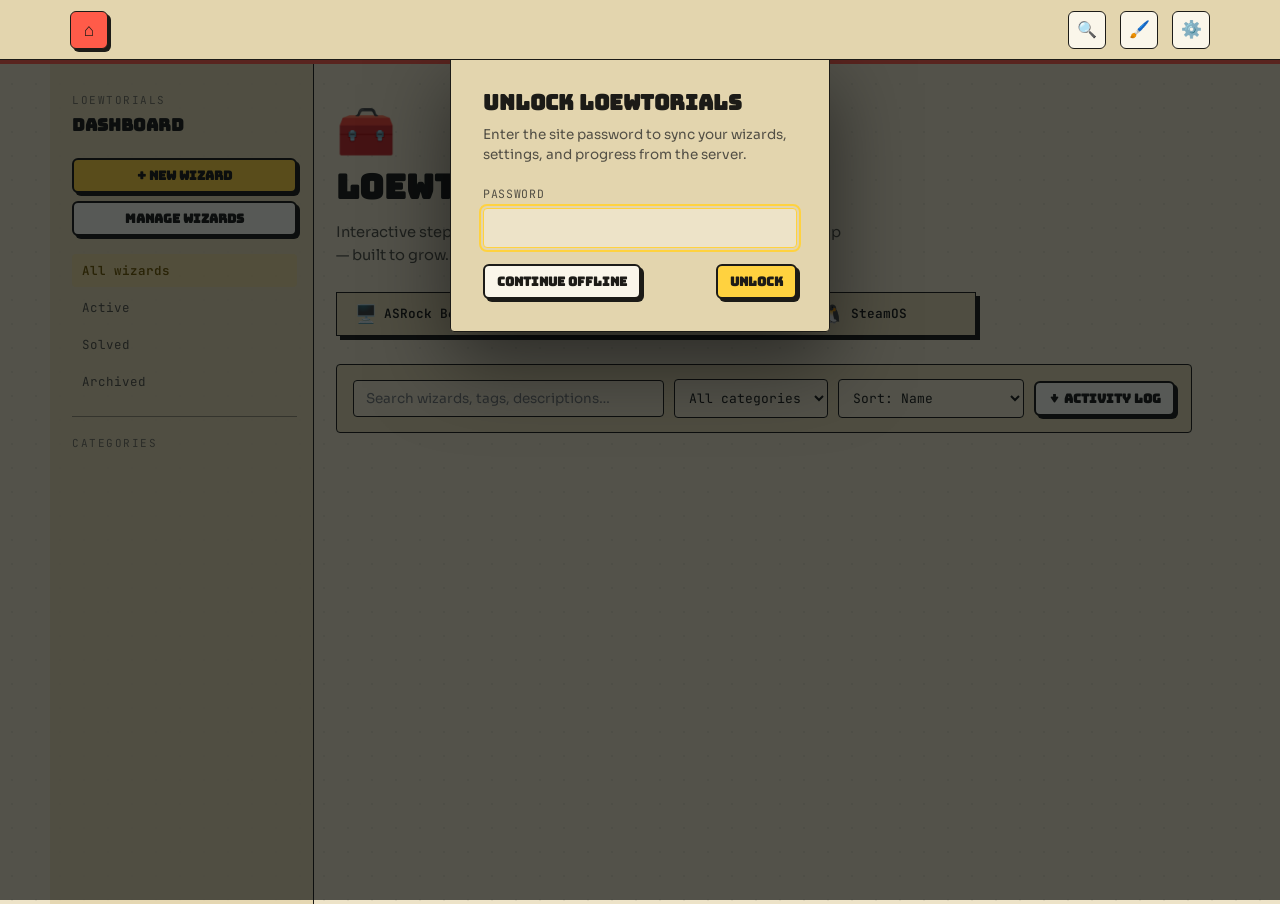
==== index.html @ c57f8a84 "stuff" ====
<!DOCTYPE html>
<html lang="en">
<head>
<meta charset="UTF-8">
<meta name="viewport" content="width=device-width, initial-scale=1.0">
<title>loewtorials</title>
<!-- Toolbox favicon, forced with a cache-busting version query on the
     file-based links so a previously cached/blank favicon (including one
     a browser or the domain cached before this was added) doesn't stick
     around — bump ?v= if the icon ever changes again. The inline SVG
     data URI is listed first and has no URL at all, so it can't be
     served stale from any cache; it's what most modern browsers actually
     use. rel="icon" is repeated with type="image/x-icon" and
     rel="shortcut icon" for older browsers that only recognize those. -->
<link rel="icon" type="image/svg+xml" href="data:image/svg+xml,%3Csvg xmlns='http://www.w3.org/2000/svg' viewBox='0 0 100 100'%3E%3Ctext x='50%25' y='54%25' dominant-baseline='central' text-anchor='middle' font-size='90'%3E%F0%9F%A7%B0%3C/text%3E%3C/svg%3E">
<link rel="icon" type="image/png" href="favicon.png?v=1">
<link rel="icon" type="image/x-icon" href="favicon.ico?v=1">
<link rel="shortcut icon" href="favicon.ico?v=1">
<link rel="apple-touch-icon" href="apple-touch-icon.png?v=1">
<link rel="preconnect" href="https://fonts.googleapis.com">
<link href="https://fonts.googleapis.com/css2?family=Bungee&family=Sora:wght@500;600;700;800&family=JetBrains+Mono:wght@500;600&family=Space+Grotesk:wght@600;700;800&family=Space+Mono:wght@400;700&family=Fraunces:opsz,wght@9..144,600;9..144,900&family=Playfair+Display:wght@700;800;900&family=IBM+Plex+Mono:wght@500;600&family=Work+Sans:wght@500;600&family=Inter:wght@500;600&family=Source+Serif+4:opsz,wght@8..60,500;8..60,600&family=Lora:wght@500;600&display=swap" rel="stylesheet">
<link rel="stylesheet" href="assets/styles.css">
<link rel="stylesheet" href="assets/dashboard.css">
<script src="assets/storage.js"></script>
<script src="assets/theme.js"></script>
<script src="assets/sync.js"></script>
<script>
// Applied before the rest of the page paints, so appearance settings
// (theme/fonts/layout/text-size) don't flash to default first. Full
// logic lives in assets/settings.js, loaded later; this just repeats the
// localStorage read + CSS var writes so it can run this early.
(function(){
  try{
    bootTheme();
    var raw = localStorage.getItem('loewtorials.settings.v1');
    var s = raw ? JSON.parse(raw) : {};
    if (s.layoutWidth) document.documentElement.style.setProperty('--shell-max-width', s.layoutWidth + 'px');
    if (s.sidebarGap) document.documentElement.style.setProperty('--sidebar-gap', s.sidebarGap + 'px');
    if (s.textScale) document.documentElement.style.setProperty('--text-scale', String(s.textScale));
  }catch(e){}
})();
</script>
</head>
<body>

<div id="appHeaderMount"></div>

<div class="rail-backdrop" id="railBackdrop"></div>

<div class="shell-grid dash-shell" id="dashRoot">
  <aside class="rail" id="rail" aria-label="Dashboard navigation">
    <p class="rail-title">loewtorials</p>
    <p class="rail-sub">Dashboard</p>
    <button class="btn btn-primary btn-sm" id="newWizardBtn" style="width:100%; justify-content:center; margin-bottom:8px;">+ New wizard</button>
    <button class="btn btn-ghost btn-sm" id="manageWizardsBtn" style="width:100%; justify-content:center; margin-bottom:18px;">Manage wizards</button>

    <nav class="dash-nav" id="viewTabs">
      <button data-status="all" class="active">All wizards <span class="count" id="countAll"></span></button>
      <button data-status="active">Active <span class="count" id="countActive"></span></button>
      <button data-status="solved">Solved <span class="count" id="countSolved"></span></button>
      <button data-status="archived">Archived <span class="count" id="countArchived"></span></button>
    </nav>

    <div class="rail-divider"></div>
    <p class="rail-title">Categories</p>
    <nav class="dash-nav dash-nav-categories" id="categoryNav"></nav>
  </aside>

  <main class="stage dash-content">
    <div id="appHeroMount"></div>

    <div class="mobile-bar">
      <button class="map-btn" id="openRail">&#9776; Menu</button>
    </div>

    <div class="toolbar">
      <input type="search" id="searchInput" placeholder="Search wizards, tags, descriptions&hellip;">
      <select id="categorySelect"><option value="">All categories</option></select>
      <select id="sortSelect">
        <option value="name">Sort: Name</option>
        <option value="date-desc">Sort: Newest first</option>
        <option value="date-asc">Sort: Oldest first</option>
        <option value="category">Sort: Category</option>
      </select>
      <button class="btn btn-ghost btn-sm" id="downloadLogBtn" title="Download the full activity log across all solved wizards">&darr; Activity log</button>
    </div>

    <div class="wizard-grid" id="wizardGrid"></div>

    <p class="tag" id="hiddenLink" style="display:none; margin-top:20px; cursor:pointer; width:fit-content;"></p>
  </main>
</div>

<!-- ---------------- Manage-wizards modal ---------------- -->
<div class="modal-backdrop hidden" id="manageModal">
  <div class="modal" style="max-width:760px;">
    <button class="modal-close" id="manageModalClose">&times;</button>
    <h2>Manage wizards</h2>
    <p class="hint">Every wizard on this device, including hidden and archived ones — edit, archive, hide, export, or delete from one place.</p>
    <div class="toolbar" style="margin-bottom:16px;">
      <input type="search" id="manageSearchInput" placeholder="Filter by title, category, tag&hellip;">
      <select id="manageStatusSelect">
        <option value="all">All statuses</option>
        <option value="active">Active</option>
        <option value="solved">Solved</option>
        <option value="archived">Archived</option>
        <option value="hidden">Hidden</option>
      </select>
    </div>
    <div id="manageList"></div>
  </div>
</div>

<!-- ---------------- Add-wizard modal ---------------- -->
<div class="modal-backdrop hidden" id="addModal">
  <div class="modal">
    <button class="modal-close" id="addModalClose">&times;</button>
    <h2>Add a new wizard</h2>
    <p class="hint">Wizards live as plain Markdown files. Upload or paste one or more below, or get one written for you first.</p>

    <div class="add-tabs">
      <button class="active" data-pane="paneUpload">Upload / paste .md</button>
      <button data-pane="paneGenerate">Get one written</button>
    </div>

    <div class="add-pane active" id="paneUpload">
      <div class="dropzone" id="dropzone">
        Drag one or more <strong>.md</strong> files here, or click to choose them.
        <input type="file" id="mdFileInput" accept=".md,text/markdown,text/plain" multiple style="display:none">
      </div>
      <div class="divider">or paste one</div>
      <div class="field">
        <textarea id="mdPasteArea" placeholder="Paste your wizard Markdown here&hellip;"></textarea>
      </div>
      <div id="parseResult"></div>
      <div style="text-align:right; margin-top:16px;">
        <button class="btn btn-primary" id="confirmAddBtn" style="display:none;">Review</button>
      </div>
    </div>

    <div class="add-pane" id="paneReview">
      <p class="hint" style="margin-bottom:16px;">Check how each one will show up on the dashboard. This only changes labels, not the wizard's steps or content.</p>
      <div id="reviewList"></div>
      <div style="display:flex; justify-content:space-between; align-items:center; margin-top:8px;">
        <button class="btn btn-ghost" id="reviewBackBtn">&larr; Back</button>
        <button class="btn btn-primary" id="reviewConfirmBtn">Add to dashboard</button>
      </div>
    </div>

    <div class="add-pane" id="paneGenerate">
      <p class="hint" style="margin-bottom:16px;">
        Don't have a wizard file yet? Download the spec that tells Claude exactly how to write one in the right format, then hand it to a fresh Claude conversation along with what you want the wizard to walk through. When you get the .md back, come here and drop it in the other tab.
      </p>
      <div class="spec-actions">
        <button class="btn btn-ghost" id="downloadSpecBtn">&darr; Download wizard-spec.md</button>
        <button class="btn btn-ghost" id="copyPromptBtn">Copy starter prompt</button>
      </div>
      <div class="divider">open Claude</div>
      <div class="spec-actions">
        <button class="btn btn-choice" id="openDesktopBtn">Open in Claude Desktop app</button>
        <a class="btn btn-ghost" href="https://claude.ai/new" target="_blank" rel="noopener">Open claude.ai in browser</a>
      </div>
      <p class="hint" style="margin-top:14px; margin-bottom:0;">
        The desktop button uses Claude's <code>claude://</code> link and only works if the Claude Desktop app is installed on this device. On phone or in a browser, use "Open claude.ai," then attach the downloaded spec and paste the copied prompt yourself — Anthropic disabled prompt-prefilling on the plain web link for security reasons.
      </p>
    </div>
  </div>
</div>

<!-- ---------------- Edit-details modal ---------------- -->
<div class="modal-backdrop hidden" id="editModal">
  <div class="modal">
    <button class="modal-close" id="editModalClose">&times;</button>
    <h2>Edit wizard details</h2>
    <p class="hint">Organize how this wizard shows up on the dashboard. This doesn't change its steps.</p>
    <div class="field">
      <label>Title</label>
      <input type="text" id="editTitleInput" placeholder="Wizard title">
    </div>
    <div class="field">
      <label>Category</label>
      <input type="text" id="editCategory" placeholder="e.g. Storage &amp; Filesystems">
    </div>
    <div class="field">
      <label>Tags (comma separated)</label>
      <input type="text" id="editTags" placeholder="e.g. ntfs, dual-boot, linux">
    </div>
    <div class="field">
      <label>Date</label>
      <input type="date" id="editDate">
    </div>
    <div style="display:flex; justify-content:flex-end; gap:10px;">
      <button class="btn btn-ghost" id="editCancel">Cancel</button>
      <button class="btn btn-primary" id="editSave">Save</button>
    </div>
  </div>
</div>

<div class="toast" id="toast"></div>

<script src="assets/md-parser.js"></script>
<script src="assets/settings.js"></script>
<script src="assets/profile.js"></script>
<script src="assets/completion.js"></script>
<script src="assets/header.js"></script>
<script src="assets/motion.js"></script>
<script src="assets/dashboard.js"></script>
</body>
</html>
---- assets/styles.css ----
/* ==========================================================================
   Theme tokens
   ==========================================================================
   Three independent controls — style (brutal/dopamine), color theme
   (cream/neon-cobalt/greige/mono), mode (light/dark) — combine into 16
   live looks. assets/theme.js resolves the active combination and writes
   the *primitive* tokens below onto :root as inline custom properties
   before first paint; the values here are just the light/cream/brutal
   fallback so the page never has an undefined var if JS hasn't run yet.

   Everything else — muted text, dim tints, focus rings, the unfilled
   rail track, the page's faint background grid — is *derived* from these
   primitives with color-mix(), not stored as its own token. That's the
   whole "few tokens" strategy: a new accent color only ever needs to be
   set in one place (theme.js) and every tinted/muted variant of it
   follows automatically.
   ========================================================================== */
:root{
  /* Motion guide tokens — shared by every transition and keyframe. */
  --motion-instant:100ms;
  --motion-fast:180ms;
  --motion-base:260ms;
  --motion-medium:380ms;
  --motion-slow:500ms;
  --motion-hero:650ms;
  --ease-standard:cubic-bezier(0.32,0.72,0,1);
  --ease-out-soft:cubic-bezier(0.16,1,0.3,1);
  --ease-in-soft:cubic-bezier(0.7,0,0.84,0);
  --ease-snappy:cubic-bezier(0.22,1,0.36,1);

  /* -- primitives (written by theme.js) -- */
  --bg:#EDE3C8; --panel:#E3D5AE; --surf:#FAF6EA; --surft:#1C1B17;
  --border:#1C1B17; --tx:#1C1B17;
  --a1:#FFD23F; --a1t:#1C1B17; --a1-text:#725700; --card-accent-text:#594300;
  --a2:#7FE0E8; --a2t:#1C1B17;
  --a3:#FF5B49; --a3t:#1C1B17;
  --card:#7FE0E8; --cardt:#1C1B17;
  --danger:#B7362A;
  --f-display:'Bungee', sans-serif;
  --f-body:'Sora', sans-serif;
  --f-mono:'JetBrains Mono', ui-monospace, monospace;

  /* -- derived (never written by JS, always computed from the above) --
     Mix ratios bumped from the original 68%/42%/68% — at those weights
     tx-faint measured as low as ~2.3:1 against bg (fails WCAG AA even
     for large text) and, worse, surft-muted measured ~1.3:1 in the
     neon-cobalt theme wherever it ended up on a --panel background
     instead of --surf (e.g. the style/mode/corners toggle). Raising
     the weights is a blanket legibility fix; components that read a
     surf-paired token from a panel-colored container are also fixed
     directly at the call site (see .switch-2 below). */
  --tx-muted: color-mix(in srgb, var(--tx) 74%, var(--bg));
  --tx-faint: color-mix(in srgb, var(--tx) 58%, var(--bg));
  --surft-muted: color-mix(in srgb, var(--surft) 74%, var(--surf));
  --track: color-mix(in srgb, var(--tx) 24%, var(--bg));
  --grid-line: color-mix(in srgb, var(--tx) 6%, transparent);
  --a1-dim: color-mix(in srgb, var(--a1) 20%, transparent);
  --a2-dim: color-mix(in srgb, var(--a2) 20%, transparent);
  --a3-dim: color-mix(in srgb, var(--a3) 20%, transparent);
  --danger-dim: color-mix(in srgb, var(--danger) 16%, transparent);

  /* text scale: applied to the root font-size, so any rem-based font-size
     (all of them, see below) scales together. Overridden inline by
     settings.js from stored settings before first paint. */
  --text-scale: 1;

  /* layout: shell/content width and the gap between the wizard-player
     rail and its stage. Overridden inline by settings.js. Prose inside
     the stage still caps its own line length separately (see wizard.css
     .step-body) so wide screens don't produce unreadable paragraph widths
     even when the shell itself is wide. */
  --shell-max-width: 1180px;
  --sidebar-gap: 22px;

  /* height of the persistent utility bar (assets/header.js) — the rail
     and mobile-bar in wizard.css pin themselves below this. */
  --util-h: 60px;
}

/* -- style-contextual (set once per style, not per theme/mode) --
   Generic chrome (modal, toolbar, inputs, dropzone, notes drawer, etc.)
   just references --radius/--border-w instead of every component
   re-declaring its own. The "hero" components (card, spec bar, badges,
   buttons) use --radius-lg/--radius-chip/--radius-btn instead — bigger
   shapes read better with their own scale rather than sharing the
   generic one.
   --corners (square/rounded, independent of style — see theme.js) is
   layered on after, at equal selector specificity, so it always wins:
   a later same-specificity rule overrides an earlier one for whichever
   properties both set. That's what makes "rounded neo-brutalism" and
   "square dopamine" both reachable without a combinatorial rule set. */
[data-style="brutal"]{ --radius:4px; --border-w:1px; --radius-lg:0px; --radius-chip:3px; --radius-btn:5px; }
[data-style="dopamine"]{ --radius:18px; --border-w:0px; --radius-lg:28px; --radius-chip:999px; --radius-btn:999px; }
[data-corners="square"]{ --radius:4px; --radius-lg:0px; --radius-chip:4px; --radius-btn:6px; }
[data-corners="rounded"]{ --radius:16px; --radius-lg:24px; --radius-chip:999px; --radius-btn:999px; }

*{ box-sizing:border-box; }
html{ font-size: calc(16px * var(--text-scale)); }
html,body{ margin:0; padding:0; }
body{
  /* Default (dot-grid) background. settings.js overrides background-image /
     -size / -repeat / -position via inline style when a different
     background variant is active — kept separate from --bg-image/--bg
     custom properties so JS only ever has to set one thing per variant. */
  background-image:radial-gradient(circle, var(--grid-line) 1px, transparent 1.2px);
  background-size:24px 24px;
  background-color: var(--bg);
  color:var(--tx);
  font-family:var(--f-body);
  min-height:100vh;
  line-height:1.5;
}

@media (prefers-reduced-motion: reduce){
  *, *::before, *::after{
    animation-duration:0.01ms !important;
    animation-iteration-count:1 !important;
    transition-duration:0.01ms !important;
    scroll-behavior:auto !important;
  }
  html.motion-page-snap, body.motion-page-snap{ scroll-snap-type:none; }
}

/* Prevent iOS drag ghosts on cards/chrome without disabling selection
   in prose, code blocks, or form fields. */
.wizard-card, .step-card, .spec-item, .badge, .tag, button, img{
  -webkit-user-drag:none; -webkit-touch-callout:none;
  -webkit-user-select:none; user-select:none;
}
.step-body, pre, input, textarea{ -webkit-user-select:text; user-select:text; }

@keyframes motion-rise{
  from{ opacity:0; translate:0 16px; scale:.985; }
  to{ opacity:1; translate:0 0; scale:1; }
}
@keyframes motion-swap{
  from{ opacity:.35; translate:0 10px; }
  to{ opacity:1; translate:0 0; }
}
@keyframes motion-float{
  0%,100%{ transform:translate3d(0,0,0) rotate(-1deg); }
  50%{ transform:translate3d(0,-3px,0) rotate(1deg); }
}
.motion-reveal{ opacity:0; }
.motion-reveal.motion-visible{
  animation:motion-rise var(--motion-medium) var(--ease-out-soft) both;
  animation-delay:calc(min(var(--motion-order, 0), 9) * 45ms);
}
.motion-swap{ animation:motion-swap var(--motion-base) var(--ease-out-soft) both; }
.motion-paused .app-hero .mark{ animation-play-state:paused; }

/* Native mandatory snap is scoped by motion.js to sectioned reading or
   a true one-column card feed. scroll-padding accounts for sticky chrome. */
html.motion-page-snap, body.motion-page-snap{
  scroll-snap-type:y mandatory;
  scroll-padding-top:calc(var(--util-h) + 12px);
}
.snap-target{
  scroll-snap-align:start;
  scroll-snap-stop:always;
  scroll-margin-top:0;
}
@media (max-width:900px){
  html.motion-page-snap, body.motion-page-snap{ scroll-padding-top:calc(var(--util-h) + 72px); }
}

@view-transition{ navigation:auto; }
::view-transition-old(root){ animation:motion-page-out var(--motion-fast) var(--ease-in-soft) both; }
::view-transition-new(root){ animation:motion-page-in var(--motion-medium) var(--ease-out-soft) both; }
@keyframes motion-page-out{ to{ opacity:0; transform:translate3d(0,-5px,0) scale(.995); } }
@keyframes motion-page-in{ from{ opacity:0; transform:translate3d(0,8px,0) scale(.995); } }

/* ==========================================================================
   Shared shell + sidebar layout — used by both the wizard page (wizard.html,
   class "app") and the dashboard (index.html, class "dash-shell"). The
   sidebar rail is a grid column that starts immediately below the sticky
   utility bar rather than below the hero, so it visually "connects" to the
   top bar; the hero + specs bar (assets/header.js) live inside the content
   column instead of spanning full width above the grid, so the rail runs
   the full page height beside them, not just beside the wizard/dashboard
   content beneath the hero.
   ========================================================================== */
.shell-grid{
  display:grid; grid-template-columns: 264px 1fr; min-height:calc(100vh - var(--util-h));
  max-width: min(var(--shell-max-width), 98vw); margin:0 auto;
}
@media (max-width: 900px){ .shell-grid{ grid-template-columns: 1fr; max-width:none; } }

.rail{
  border-right:1px solid var(--border);
  background: color-mix(in srgb, var(--panel) 85%, transparent);
  padding: 28px 16px 40px 22px;
  position:sticky; top:var(--util-h); align-self:start; height:calc(100vh - var(--util-h));
  overflow-y:auto; overflow-x:hidden; overscroll-behavior:contain; touch-action:pan-y;
}
.rail-title{
  font-family:var(--f-mono); font-size:0.6875rem; letter-spacing:0.14em;
  text-transform:uppercase; color:var(--tx-faint); margin:0 0 4px;
}
.rail-sub{ font-family:var(--f-display); font-size:1.0625rem; font-weight:600; margin:0 0 20px; color:var(--tx); }
.rail-divider{ height:1px; background:var(--border); opacity:0.4; margin:18px 0; }

.stage{
  padding: clamp(20px, 3vw, 44px) clamp(20px, 3vw, 44px) clamp(20px, 3vw, 44px) var(--sidebar-gap);
  max-width:100%; margin:0; width:100%;
}

.mobile-bar{ display:none; }
@media (max-width: 900px){
  .rail{ position:fixed; inset:0 auto 0 0; width:min(320px,86vw); transform:translate3d(-100%,0,0); transition:transform var(--motion-medium) var(--ease-standard); z-index:40; box-shadow:20px 0 40px rgba(0,0,0,0.4); }
  .rail.open{ transform: translateX(0); }
  .rail-backdrop{ display:block; position:fixed; inset:0; background:rgba(4,8,10,0.6); z-index:30; opacity:0; visibility:hidden; pointer-events:none; transition:opacity var(--motion-fast) var(--ease-in-soft), visibility 0s linear var(--motion-fast); }
  .rail-backdrop.open{ opacity:1; visibility:visible; pointer-events:auto; transition:opacity var(--motion-base) var(--ease-out-soft); }
  .mobile-bar{ display:flex; align-items:center; justify-content:space-between; gap:12px; padding:14px 18px; margin: 0 calc(-1 * clamp(20px,3vw,44px)) 18px; border-bottom:1px solid var(--border); background: color-mix(in srgb, var(--panel) 90%, transparent); position:sticky; top:var(--util-h); z-index:20; }
  .mobile-bar .progress{ flex:1; height:6px; border-radius:4px; background:var(--track); overflow:hidden; }
  .mobile-bar .progress > span{ display:block; width:100%; height:100%; background:var(--a1); transform:scaleX(0); transform-origin:left center; transition:transform var(--motion-medium) var(--ease-standard); }
}
.map-btn{ font-family:var(--f-mono); font-size:0.75rem; color:var(--surft); background:var(--surf); border:var(--border-w) solid var(--border); border-radius:var(--radius); padding:7px 12px; cursor:pointer; white-space:nowrap; }
.map-btn:hover{ border-color:var(--a1); }

a{ color:var(--a1-text); text-decoration:none; }
a:hover{ text-decoration:underline; }

:focus-visible{ outline: 2px solid var(--a1); outline-offset: 2px; }

button, input, textarea, select{ font-family:inherit; }

.eyebrow{
  font-family:var(--f-mono); font-size:0.71875rem; letter-spacing:0.14em;
  text-transform:uppercase; color:var(--a1-text); margin:0 0 8px;
}

/* ---------- buttons (shared) ---------- */
.btn{
  font-family:var(--f-display); font-weight:600; font-size:0.875rem;
  border-radius:8px; padding:11px 18px; cursor:pointer; border:1px solid transparent;
  transition:transform var(--motion-fast) var(--ease-snappy), box-shadow var(--motion-fast) var(--ease-out-soft), filter var(--motion-fast) var(--ease-out-soft);
  display:inline-flex; align-items:center; gap:8px;
}
.btn:hover:not([disabled]){ transform:translate3d(0,-2px,0); }
.btn:active:not([disabled]){ transform:translate3d(0,1px,0) scale(.97); filter:saturate(.96); }
.btn-back, .btn-ghost{ background:var(--surf); border-color:var(--border); color:var(--surft); }
.btn-back:hover, .btn-ghost:hover{ color:var(--surft); border-color:var(--a1); }
.btn-primary{ background:var(--a1); color:var(--a1t); }
.btn-primary:hover{ box-shadow:0 0 0 3px var(--a1-dim); }
.btn-choice{ background:var(--a2); color:var(--a2t); }
.btn-choice:hover{ box-shadow:0 0 0 3px var(--a2-dim); }
.btn-danger{ background:transparent; border-color:var(--danger); color:var(--danger); }
.btn-danger:hover{ box-shadow:0 0 0 3px var(--danger-dim); }
.btn-sm{ padding:7px 12px; font-size:0.78125rem; }
.btn[disabled]{ opacity:0.4; cursor:not-allowed; }
/* neo-brutalism: hard border + offset shadow on every button, sharp-ish
   corners. dopamine: no border/shadow, full pill, and the primary
   action moves to a3 (per §4) so it reads as the "loud" choice next to
   the borderless ghost/ambient buttons. */
[data-style="brutal"] .btn{ border:2px solid var(--border); box-shadow:4px 4px 0 var(--border); border-radius:var(--radius-btn); }
[data-style="brutal"] .btn-sm{ box-shadow:3px 3px 0 var(--border); }
[data-style="dopamine"] .btn{ border:none; box-shadow:none; border-radius:var(--radius-btn); }
[data-style="dopamine"] .btn-primary{ background:var(--a3); color:var(--a3t); }
/* Ghost/back buttons used to fill with --panel — indistinguishable from
   a modal, whose own background IS --panel, so every "secondary" button
   inside a modal (Settings, Add wizard, etc.) rendered as bare text with
   no visible button at all. --surf is deliberately a different tone from
   --panel in every theme, but that difference is subtle-to-none on its
   own in several families (cream/greige/mono all sit under 1.5:1), so a
   real border does the actual work of making these read as buttons and
   stay legible even packed tightly next to each other. */
[data-style="dopamine"] .btn-ghost, [data-style="dopamine"] .btn-back{
  background:var(--surf); color:var(--surft); border:1.5px solid var(--border);
}

.icon-btn{
  background:var(--surf); border:var(--border-w) solid var(--border); color:var(--surft);
  border-radius:var(--radius); padding:7px 10px; cursor:pointer; font-family:var(--f-mono); font-size:0.71875rem;
}
.icon-btn, .home-btn, .hsearch-btn, .header-icon-btn, .map-btn, .menu-btn, .modal-close{
  transition:transform var(--motion-fast) var(--ease-snappy), box-shadow var(--motion-fast) var(--ease-out-soft), border-color var(--motion-fast) var(--ease-standard), color var(--motion-fast) var(--ease-standard), opacity var(--motion-fast) var(--ease-standard);
}
.icon-btn:hover, .home-btn:hover, .hsearch-btn:hover, .header-icon-btn:hover, .map-btn:hover, .menu-btn:hover, .modal-close:hover{ transform:translate3d(0,-2px,0); }
.icon-btn:active, .home-btn:active, .hsearch-btn:active, .header-icon-btn:active, .map-btn:active, .menu-btn:active, .modal-close:active{ transform:translate3d(0,1px,0) scale(.94); }
.icon-btn:hover{ color:var(--surft); border-color:var(--a1); }

/* ---------- tags / badges ---------- */
/* badge: the filled, accented pill (status, "detected"/"missing", card
   tags). tag: the quiet neutral chip (plain wizard tags) — never takes
   an accent color, so a card's tag row doesn't turn into a wall of
   color next to its (accented) badges. */
.badge{
  font-family:var(--f-mono); font-size:0.65625rem; letter-spacing:0.04em;
  text-transform:uppercase; padding:3px 9px; white-space:nowrap;
  background:var(--a2); color:var(--a2t); border-radius:var(--radius-chip);
}
.badge-warn{ background:var(--danger); color:#fff; }
.tag{
  font-family:var(--f-mono); font-size:0.65625rem; color:var(--tx-muted);
  background:var(--panel); border:var(--border-w) solid var(--border);
  border-radius:var(--radius-chip); padding:3px 9px; white-space:nowrap;
}
[data-style="brutal"] .badge{ border:2px solid var(--border); }

/* ---------- modal ---------- */
.modal-backdrop{
  position:fixed; inset:0; background:rgba(4,8,10,0.66); z-index:80;
  display:flex; align-items:flex-start; justify-content:center;
  padding:6vh 16px; overflow-y:auto; overflow-x:hidden; overscroll-behavior:contain; touch-action:pan-y;
  opacity:1; visibility:visible; transition:opacity var(--motion-fast) var(--ease-out-soft), visibility 0s linear 0s;
}
.modal-backdrop.hidden{ display:flex; opacity:0; visibility:hidden; pointer-events:none; transition:opacity var(--motion-fast) var(--ease-in-soft), visibility 0s linear var(--motion-fast); }
.modal{
  background:var(--panel); border:var(--border-w) solid var(--border); border-radius:var(--radius);
  max-width:640px; width:100%; padding: clamp(20px,3vw,32px);
  box-shadow: 0 30px 80px rgba(0,0,0,0.5);
  opacity:1; transform:translate3d(0,0,0) scale(1);
  transition:transform var(--motion-medium) var(--ease-standard), opacity var(--motion-fast) var(--ease-out-soft);
}
.modal-backdrop.hidden .modal{ opacity:0; transform:translate3d(0,18px,0) scale(.97); }
.modal h2{ font-family:var(--f-display); margin:0 0 6px; font-size:1.3125rem; }
.modal p.hint{ color:var(--tx-muted); font-size:0.84375rem; margin:0 0 20px; }
.modal-close{
  float:right; background:none; border:none; color:var(--tx-faint); font-size:1.25rem; cursor:pointer;
  line-height:1;
}
.modal-close:hover{ color:var(--tx); }

.field{ margin-bottom:16px; }
.field label{
  display:block; font-family:var(--f-mono); font-size:0.71875rem; color:var(--tx-muted);
  text-transform:uppercase; letter-spacing:0.06em; margin-bottom:6px;
}
.field input[type=text], .field input[type=date], .field input[type=password], .field textarea, .field select{
  width:100%; background:var(--bg); border:var(--border-w) solid var(--border); border-radius:var(--radius);
  color:var(--tx); padding:10px 12px; font-size:0.875rem;
}
.field textarea{ min-height:160px; font-family:var(--f-mono); font-size:0.78125rem; resize:vertical; }
.field input:focus, .field textarea:focus, .field select:focus{ border-color:var(--a1); }

/* Shared by settings.js (Layout & data modal's Containerfile/Sync/Backup
   rows) and profile.js (spec preview) — both load on the dashboard AND
   the wizard page, so these live here rather than in dashboard.css. */
.spec-actions{ display:flex; gap:12px; flex-wrap:wrap; }
.spec-actions .btn{ flex:1; min-width:150px; justify-content:center; }

.parse-errors{
  border:1px dashed var(--danger); background: var(--danger-dim); color:var(--tx);
  border-radius:8px; padding:10px 12px; font-size:0.78125rem; margin-top:10px; max-height:160px; overflow-y:auto;
}
.parse-errors ul{ margin:4px 0 0; padding-left:18px; }

.preview-box{
  border:1px solid var(--a1); background: var(--a1-dim); border-radius:8px;
  padding:12px 14px; margin-top:10px; font-size:0.8125rem; color:var(--tx);
}
.preview-box strong{ color:var(--a1-text); }

/* ---------- mark-solved review (assets/completion.js) ---------- */
.review-import-row{
  display:flex; align-items:center; gap:10px; flex-wrap:wrap;
  border:1px dashed var(--border); border-radius:10px; padding:10px 14px; margin-bottom:18px;
}
.review-import-row p{ margin:0; font-size:0.78125rem; color:var(--tx-muted); flex:1 1 200px; }
.review-import-status{ font-size:0.75rem; color:var(--a1-text); }
.review-step{
  border:1px solid var(--border); border-radius:10px; background:var(--bg);
  padding:12px 14px; margin-bottom:10px;
}
.review-step-head{ display:flex; justify-content:space-between; align-items:flex-start; gap:10px; margin-bottom:8px; }
.review-step-kind{
  font-family:var(--f-mono); font-size:0.65625rem; text-transform:uppercase; letter-spacing:0.06em;
  color:var(--tx-faint); margin:0 0 2px;
}
.review-step-title{ font-weight:600; font-size:0.90625rem; margin:0; }
.review-step-meta{ font-size:0.78125rem; color:var(--tx-muted); margin:0 0 8px; }
.review-checklist-mini{ list-style:none; margin:0 0 10px; padding:0; display:flex; flex-direction:column; gap:3px; }
.review-checklist-mini li{ font-size:0.8125rem; color:var(--tx-muted); display:flex; gap:7px; align-items:flex-start; }
.review-checklist-mini li.checked{ color:var(--tx); }
.review-checklist-mini .mark{ flex:none; font-family:var(--f-mono); }
.review-checklist-mini li.checked .mark{ color:var(--a1-text); }
.status-row{ display:flex; gap:7px; flex-wrap:wrap; }
.status-btn{
  font-family:var(--f-mono); font-size:0.71875rem; padding:6px 11px; border-radius:999px;
  border:1px solid var(--border); background:var(--surf); color:var(--surft-muted);
  cursor:pointer; transition:transform var(--motion-fast) var(--ease-snappy), color var(--motion-instant) var(--ease-standard), background-color var(--motion-instant) var(--ease-standard), border-color var(--motion-instant) var(--ease-standard); white-space:nowrap;
}
.status-btn:active{ transform:scale(.96); }
.status-btn:hover{ color:var(--surft); }
.status-btn.active[data-status="fine"], .status-btn.active[data-choice-ok="1"], .status-btn.active[data-overall="yes"]{
  border-color:var(--a1); color:var(--a1); background:var(--a1-dim);
}
.status-btn.active[data-status="different"], .status-btn.active[data-overall="tweaks"]{
  border-color:var(--a2); color:var(--a2); background:var(--a2-dim);
}
.status-btn.active[data-status="issue"], .status-btn.active[data-choice-ok="0"], .status-btn.active[data-overall="no"]{
  border-color:var(--danger); color:var(--danger); background:var(--danger-dim);
}
.status-btn.active[data-status="skipped"]{
  border-color:var(--tx-faint); color:var(--tx); background:var(--bg);
}
.review-note-field{ margin-top:8px; }
.review-note-field textarea{
  width:100%; min-height:44px; background:var(--bg); border:1px solid var(--border); border-radius:8px;
  color:var(--tx); padding:8px 10px; font-size:0.8125rem; font-family:var(--f-body); resize:vertical;
}
.review-overall{ border-top:1px solid var(--border); margin-top:4px; padding-top:16px; }
.review-overall > label{
  display:block; font-family:var(--f-mono); font-size:0.71875rem; color:var(--tx-muted);
  text-transform:uppercase; letter-spacing:0.06em; margin-bottom:8px;
}
.review-notes-toggle{ background:none; border:none; color:var(--tx-faint); font-size:0.78125rem; cursor:pointer; padding:6px 0; text-decoration:underline; }
.review-notes-toggle:hover{ color:var(--tx-muted); }

.dropzone{
  border:1.5px dashed var(--border); border-radius:10px; padding:22px; text-align:center;
  color:var(--tx-muted); font-size:0.84375rem; cursor:pointer; transition:border-color var(--motion-fast) var(--ease-standard), color var(--motion-fast) var(--ease-standard), transform var(--motion-fast) var(--ease-snappy);
}
.dropzone:hover{ transform:translate3d(0,-2px,0); }
.dropzone:hover, .dropzone.drag{ border-color:var(--a1); color:var(--tx); }
.dropzone strong{ color:var(--a1-text); }

.divider{
  display:flex; align-items:center; gap:12px; color:var(--tx-faint);
  font-family:var(--f-mono); font-size:0.6875rem; text-transform:uppercase; letter-spacing:0.08em;
  margin: 22px 0;
}
.divider::before, .divider::after{ content:""; flex:1; height:1px; background:var(--border); }

.toast{
  position:fixed; bottom:22px; left:50%; transform:translateX(-50%) translateY(20px);
  background:var(--surf); border:1px solid var(--a1-dim); color:var(--surft);
  padding:11px 18px; border-radius:8px; font-size:0.84375rem; z-index:120;
  opacity:0; pointer-events:none; transition:opacity var(--motion-fast) var(--ease-in-soft), transform var(--motion-fast) var(--ease-in-soft);
}
.toast.show{ opacity:1; transform:translateX(-50%) translateY(0); transition-timing-function:var(--ease-out-soft); }
.toast.error{ border-color: var(--danger); }

/* ==========================================================================
   Persistent app header (assets/header.js) — shared between index.html
   and wizard.html. Sticky utility bar always visible; the hero (big
   mark/title/tagline) and the specs bar sit below it in normal flow and
   disappear instantly on scroll (no transition — see header.js) while a
   compact mark + icon-only specs row appear in the utility bar instead.

   #appHeaderMount and .app-header are both `display:contents`: a sticky
   element can't move outside the box of its containing block (its
   nearest normal-flow block ancestor), and both of those wrapper divs
   only ever grow to fit the ~64px header — so with normal display,
   .utility ran out of room to stick after ~4px of scroll and got
   dragged off with the rest of the page. `display:contents` removes
   both wrappers from box generation entirely, so .utility's containing
   block becomes <body>, which spans the full scrollable page and lets
   it actually stay stuck. Neither wrapper carries its own visible
   styling (no background/border), and nothing inside them needs them
   as an offset parent (the search box and theme popover each set their
   own `position:relative` anchor) — so this is safe. */
#appHeaderMount{ display:contents; }
.app-header{ display:contents; }
.utility{
  position:sticky; top:0; z-index:100; height:var(--util-h);
  background:var(--panel); border-bottom:var(--border-w) solid var(--border);
}
[data-style="dopamine"] .utility{ border-bottom:none; }
/* Inner content is width-capped to the same --shell-max-width as the
   sidebar+content grid below, so the topbar's icons line up with the
   grid instead of spanning the full viewport while the content beneath
   it is narrower. The background/border on .utility itself stays full
   bleed. */
.utility-inner{
  max-width: min(var(--shell-max-width), 98vw); margin:0 auto; height:100%;
  padding:0 20px; display:flex; align-items:center; gap:14px;
}

.home-btn{
  flex:none; width:38px; height:38px; border-radius:var(--radius-btn); border:var(--border-w) solid var(--border);
  background:var(--a3); color:var(--a3t); display:flex; align-items:center; justify-content:center; cursor:pointer; font-size:1.1rem;
}
[data-style="brutal"] .home-btn{ box-shadow:3px 3px 0 var(--border); }
[data-style="dopamine"] .home-btn{ border:none; box-shadow:none; }

/* mini brand + mini specs: no background, ever — this is the "keep the
   mark visible at all costs" piece. Instant show/hide, no transition. */
.mini-brand{ display:none; align-items:center; gap:8px; }
.mini-brand .mark{ font-size:1.3rem; line-height:1; }
.mini-brand .word{ font-family:var(--f-display); font-size:0.95rem; white-space:nowrap; }
.mini-specs{ display:none; align-items:center; gap:9px; font-size:1rem; }
body.scrolled .mini-brand, body.scrolled .mini-specs{ display:flex; }

.header-spacer{ flex:1 1 auto; }

/* search: icon by default, grows into a pill with a dropdown.
   .hsearch gets an explicit width/height (matching the icon button) so it
   never collapses to a zero-size anchor once the icon button is hidden on
   open (display:none) — its absolutely-positioned children don't
   contribute to its box size, so without a fixed size here the whole
   anchor shrinks to nothing and .hsearch-box/.hsearch-drop, positioned
   relative to it, end up mispositioned and appear to "jump out" of the
   header. */
.hsearch{ position:relative; flex:none; width:38px; height:38px; }
.hsearch-btn{
  width:38px; height:38px; border-radius:var(--radius-btn); border:var(--border-w) solid var(--border); background:var(--surf); color:var(--surft);
  display:flex; align-items:center; justify-content:center; cursor:pointer; font-size:1rem;
}
[data-style="dopamine"] .hsearch-btn{ border:none; }
.hsearch-box{
  display:flex; position:absolute; right:0; top:0; height:38px; width:280px; overflow:hidden;
  background:var(--surf); border:var(--border-w) solid var(--border); border-radius:var(--radius-btn); align-items:center;
  opacity:0; visibility:hidden; pointer-events:none; transform:translate3d(8px,0,0) scaleX(.94); transform-origin:right center;
  transition:transform var(--motion-base) var(--ease-standard), opacity var(--motion-fast) var(--ease-out-soft), visibility 0s linear var(--motion-fast);
}
[data-style="dopamine"] .hsearch-box{ border:none; }
.hsearch.open .hsearch-box{ opacity:1; visibility:visible; pointer-events:auto; transform:translate3d(0,0,0) scaleX(1); transition-delay:0s; }
.hsearch.open .hsearch-btn{ opacity:0; visibility:hidden; transform:scale(.82); }
.hsearch-box input{
  width:100%; height:100%; border:none; background:transparent; color:var(--surft); font-family:var(--f-mono); font-size:0.8rem;
  padding:0 12px; outline:none;
}
.hsearch-close{ background:none; border:none; color:var(--surft-muted); cursor:pointer; padding:0 10px; font-size:1rem; }
.hsearch-drop{
  display:block; position:absolute; top:44px; right:0; width:280px; background:var(--surf); border:var(--border-w) solid var(--border);
  border-radius:var(--radius); padding:6px; max-height:260px; overflow-y:auto; overflow-x:hidden; overscroll-behavior:contain; z-index:10;
  opacity:0; visibility:hidden; pointer-events:none; transform:translate3d(0,-8px,0) scale(.98); transform-origin:top right;
  transition:transform var(--motion-base) var(--ease-standard), opacity var(--motion-fast) var(--ease-out-soft), visibility 0s linear var(--motion-fast);
}
[data-style="brutal"] .hsearch-drop{ box-shadow:5px 5px 0 var(--border); }
[data-style="dopamine"] .hsearch-drop{ border:none; box-shadow:0 14px 30px rgba(0,0,0,0.25); }
.hsearch.open .hsearch-drop{ opacity:1; visibility:visible; pointer-events:auto; transform:translate3d(0,0,0) scale(1); transition-delay:0s; }
.hsearch-item{ padding:8px 10px; border-radius:6px; font-size:0.78rem; cursor:pointer; color:var(--surft-muted); }
.hsearch-item:hover, .hsearch-item.match{ background:var(--a3-dim); color:var(--surft); }
.hsearch-empty{ padding:8px 10px; font-size:0.75rem; color:var(--surft-muted); }

.header-icon-btn{
  flex:none; width:38px; height:38px; border-radius:var(--radius-btn); border:var(--border-w) solid var(--border);
  background:var(--surf); color:var(--surft); display:flex; align-items:center; justify-content:center; cursor:pointer; font-size:1.05rem;
}
[data-style="dopamine"] .header-icon-btn{ border:none; }

/* the big hero — now rendered inside the sidebar+content grid's content
   column (mounted at #appHeroMount, see header.js) instead of full-width
   above it, so the sidebar sits to its left instead of only appearing
   below it. Hidden (not shrunk/animated) on scroll, never gets a bg box
   on its emoji, per "at all costs" — a compact mark + specs take over in
   the persistent utility bar instead (.mini-brand/.mini-specs below), so
   it's still visible and reachable once scrolled, just smaller. */
.app-hero{ padding:6px 0 26px; max-width:640px; margin:0; text-align:left; overflow-anchor:none; }
body.scrolled .app-hero{ display:none; }
.app-hero .mark{ font-size:3rem; line-height:1; margin:0 0 6px; }
.motion-ready .app-hero .mark{ animation:motion-float 5.5s ease-in-out infinite; }
.motion-ready .app-hero h1{ animation:motion-rise var(--motion-hero) var(--ease-out-soft) both; }
.motion-ready .app-hero .tagline{ animation:motion-rise var(--motion-hero) var(--ease-out-soft) 70ms both; }
.app-hero h1{ font-family:var(--f-display); font-size:2.1rem; margin:0 0 8px; }
.app-hero .tagline{ font-size:0.92rem; color:var(--tx-muted); margin:0; max-width:520px; line-height:1.55; }

/* specs bar: its own surface, so it carries its own text-color pairing
   rather than borrowing --tx-muted from the hero above it.
   Neo-brutalism: one bordered bar, using --panel — deliberately NOT the
   same fill as .wizard-card/.step-card (--surf), so the spec bar reads
   as distinct chrome rather than another content card.
   Dopamine: each spec is its own pill, using --card/--cardt — the same
   themed, mode-aware, hand-tuned-for-contrast pairing the dopamine
   wizard/step cards already use, so the pills recolor with the rest of
   the theme instead of staying a fixed near-black chip regardless of
   which of the 4 themes or 2 modes is active. */
.specs-bar-wrap{ max-width:640px; margin:0; padding:0 0 28px; overflow-anchor:none; }
body.scrolled .specs-bar-wrap{ display:none; }
.specs-bar{ display:flex; flex-wrap:wrap; gap:8px 20px; align-items:center; font-family:var(--f-mono); font-size:0.8rem; }
.spec-item{ display:flex; align-items:center; gap:7px; white-space:nowrap; }
.spec-icon{ font-size:1.1rem; line-height:1; }
.spec-item b{ font-weight:600; }
[data-style="brutal"] .specs-bar{
  background:var(--panel); color:var(--tx); border:var(--border-w) solid var(--border); border-radius:var(--radius-lg);
  padding:11px 18px; box-shadow:4px 4px 0 var(--border);
}
[data-style="dopamine"] .spec-item{ background:var(--card); color:var(--cardt); border-radius:999px; padding:7px 14px; }

.a3-stripe{ height:4px; background:var(--a3); }

/* ---------- theme popover (paintbrush icon) ---------- */
.theme-pop-anchor{ position:relative; }
.theme-pop{
  display:block; position:absolute; top:46px; right:0; width:300px; max-height:76vh; overflow-y:auto; overflow-x:hidden; overscroll-behavior:contain; touch-action:pan-y;
  background:var(--surf); color:var(--surft); border:var(--border-w) solid var(--border); border-radius:var(--radius);
  padding:16px; z-index:60; opacity:0; visibility:hidden; pointer-events:none; transform:translate3d(0,-8px,0) scale(.97); transform-origin:top right;
  transition:transform var(--motion-base) var(--ease-standard), opacity var(--motion-fast) var(--ease-out-soft), visibility 0s linear var(--motion-fast);
}
[data-style="brutal"] .theme-pop{ box-shadow:6px 6px 0 var(--border); }
[data-style="dopamine"] .theme-pop{ border:none; box-shadow:0 16px 34px rgba(0,0,0,0.28); }
.theme-pop-anchor.open .theme-pop{ opacity:1; visibility:visible; pointer-events:auto; transform:translate3d(0,0,0) scale(1); transition-delay:0s; }
.theme-pop h5{ margin:14px 0 8px; font-family:var(--f-mono); font-size:0.65rem; text-transform:uppercase; letter-spacing:.05em; color:var(--surft-muted); }
.theme-pop h5:first-child{ margin-top:0; }

/* generic 2-option switch: style (Neo/Dopamine), mode (Light/Dark),
   corners (Square/Rounded) all reuse this — a single pill, two labeled
   halves, the active half filled. Sits directly on --panel, so its
   text must be a panel-paired token (--tx-*) — using a surf-paired one
   here (as before) went nearly invisible in themes where surf and
   panel are far apart in hue, like neon-cobalt. */
.switch-2{ display:flex; background:var(--panel); border-radius:999px; padding:3px; gap:3px; }
.switch-2 button{
  flex:1; background:none; border:none; border-radius:999px; padding:7px 10px; cursor:pointer;
  font-family:var(--f-mono); font-size:0.7rem; color:var(--tx-muted);
  transition:transform var(--motion-fast) var(--ease-snappy), background-color var(--motion-fast) var(--ease-standard), color var(--motion-fast) var(--ease-standard);
}
.switch-2 button:active{ transform:scale(.96); }
.switch-2 button:hover{ color:var(--tx); }
.switch-2 button.on{ background:var(--a1); color:var(--a1t); }
.switch-2 button.on:hover{ color:var(--a1t); }

/* circular theme swatches — one ring per palette, showing its own
   a1/a2/a3 as simple 45deg diagonal stripes behind a plain border,
   rather than a pie-sliced conic-gradient. */
.theme-swatches{ display:flex; gap:10px; }
.theme-swatch{
  width:34px; height:34px; border-radius:50%; border:2px solid var(--border); cursor:pointer; padding:0;
  background: repeating-linear-gradient(45deg,
    var(--sw-a1) 0 8px,
    var(--sw-a2) 8px 16px,
    var(--sw-a3) 16px 24px);
  transition:transform var(--motion-fast) var(--ease-snappy), box-shadow var(--motion-fast) var(--ease-standard);
}
.theme-swatch:hover{ transform:translate3d(0,-2px,0) scale(1.04); }
.theme-swatch:active{ transform:scale(.92); }
.theme-swatch.on{ border-color:var(--a1); box-shadow:0 0 0 2px var(--a1-dim); }

.customize-grid{ display:flex; flex-direction:column; gap:6px; }
.swatch-row{ display:flex; align-items:center; gap:6px; font-family:var(--f-mono); font-size:0.66rem; color:var(--surft-muted); }
.swatch-row .swatch-label{ flex:1; }
.swatch-presets{ display:flex; gap:3px; }
.preset-dot{ width:16px; height:16px; border-radius:50%; border:1px solid var(--border); cursor:pointer; padding:0; }
.swatch-custom-btn{
  width:22px; height:22px; border-radius:5px; border:1px solid var(--border); background:none; cursor:pointer;
  font-size:0.7rem; display:flex; align-items:center; justify-content:center; color:var(--surft-muted);
}
.swatch-warn{ font-size:0.6rem; color:var(--danger); white-space:nowrap; }

.font-override-row{ margin-bottom:8px; }
.font-override-row label{ display:block; font-family:var(--f-mono); font-size:0.62rem; text-transform:uppercase; letter-spacing:.04em; color:var(--surft-muted); margin-bottom:4px; }
.font-override-row select{
  width:100%; background:var(--panel); border:var(--border-w) solid var(--border); border-radius:var(--radius);
  color:var(--tx); padding:7px 9px; font-size:0.75rem;
}
---- assets/dashboard.css ----
/* The dashboard now uses the shared .shell-grid + .rail sidebar system
   (styles.css) instead of a single centered .shell column — .dash-content
   just adds a bottom pad on top of the shared .stage padding. */
.dash-content{ padding-bottom:80px; }

/* sidebar nav: status filters (All/Active/Solved/Archived) and, further
   down, the categories shortcut list — both reuse this same vertical
   button-list look. */
.dash-nav{ display:flex; flex-direction:column; gap:4px; margin-bottom:6px; }
.dash-nav button{
  background:transparent; border:none; color:var(--tx-muted); text-align:left;
  padding:8px 10px; border-radius:var(--radius); cursor:pointer; font-family:var(--f-mono); font-size:0.78125rem;
  display:flex; align-items:center; justify-content:space-between; gap:8px;
  transition:transform var(--motion-fast) var(--ease-snappy), background-color var(--motion-fast) var(--ease-standard), color var(--motion-fast) var(--ease-standard);
}
.dash-nav button:active{ transform:scale(.97); }
.dash-nav button:hover{ background: color-mix(in srgb, var(--a1) 10%, transparent); color:var(--tx); }
.dash-nav button.active{ color:var(--a1-text); background:var(--a1-dim); font-weight:600; }
.dash-nav button .count{ color:var(--tx-faint); }
.dash-nav button.active .count{ color:var(--a1-text); }
.dash-nav-categories button{ font-size:0.75rem; }
.dash-nav-categories:empty{ display:none; }

.status-badge{
  font-family:var(--f-mono); font-size:0.63rem; letter-spacing:0.04em; text-transform:uppercase;
  padding:2px 8px; border-radius:999px; white-space:nowrap;
}
.status-badge.solved{ border:1px solid var(--a1); color:var(--a1t); background:var(--a1); }
/* archived gets its own explicit panel/tx pairing (not transparent) —
   it sits on .wizard-card, whose own background swaps between --surf
   and --card depending on style, so it can't safely borrow whatever
   text color happens to be "current" the way solved's self-contained
   a1/a1t fill can. */
.status-badge.archived{ border:1px solid var(--border); color:var(--tx-faint); background:var(--panel); }
.status-badge.hidden-badge{ border:1px dashed var(--tx-faint); color:var(--tx-faint); background:transparent; }

.toolbar{
  display:flex; gap:10px; flex-wrap:wrap; align-items:center;
  background:var(--panel); border:var(--border-w) solid var(--border); border-radius:var(--radius);
  padding:14px 16px; margin-bottom:26px;
}
.toolbar input[type=search]{
  flex:1; min-width:180px; background:var(--bg); border:var(--border-w) solid var(--border); border-radius:var(--radius);
  color:var(--tx); padding:9px 12px; font-size:0.84375rem;
}
.toolbar select{
  background:var(--bg); border:var(--border-w) solid var(--border); border-radius:var(--radius); color:var(--tx);
  padding:9px 10px; font-size:0.8125rem; font-family:var(--f-mono);
}
.toolbar input:focus, .toolbar select:focus{ border-color:var(--a1); }
.toolbar .spacer{ flex:1; }

.wizard-grid{
  display:grid; grid-template-columns: repeat(auto-fill, minmax(280px, 1fr)); gap:16px;
}

/* .wizard-card is the "card" from §4. Its own text (title, sub, desc,
   date) always follows whichever safe-text variable pairs with its
   *current* background — --surft in brutal, --cardt in dopamine — never
   a fixed --tx-muted, since the fill itself changes completely between
   styles (quiet neutral surf vs a bold card color). */
.wizard-card{
  background:var(--panel); border:var(--border-w) solid var(--border); border-radius:var(--radius);
  padding:20px; display:flex; flex-direction:column; gap:10px; position:relative;
  transition:border-color var(--motion-fast) var(--ease-standard), transform var(--motion-base) var(--ease-snappy), box-shadow var(--motion-base) var(--ease-out-soft), filter var(--motion-fast) var(--ease-standard);
  touch-action:pan-y;
}
@media (hover:hover) and (pointer:fine){
  .wizard-card:hover{ border-color:var(--a1); transform:translate3d(0,-4px,0) scale(1.01); }
  [data-style="brutal"] .wizard-card:hover{ box-shadow:10px 10px 0 var(--border); }
  [data-style="dopamine"] .wizard-card:hover{ box-shadow:0 14px 32px color-mix(in srgb, var(--border) 18%, transparent); }
}
.wizard-card.is-pressed{ transform:translate3d(0,-1px,0) scale(.97); filter:saturate(.94); }
.wizard-card.is-opening{ view-transition-name:wizard-card; }
.wizard-card .card-top{ display:flex; justify-content:space-between; align-items:flex-start; gap:8px; }
.wizard-card h3{ font-family:var(--f-display); font-size:1.0625rem; margin:2px 0 0; line-height:1.3; }
.wizard-card .card-sub{ color:var(--tx-muted); font-size:0.8125rem; margin:0; }
.wizard-card .card-desc{ color:var(--tx-muted); font-size:0.8125rem; margin:2px 0 0; line-height:1.5; flex:1; }
.wizard-card .tag-row{ display:flex; gap:6px; flex-wrap:wrap; }
.wizard-card .card-bottom{ display:flex; justify-content:space-between; align-items:center; gap:8px; margin-top:6px; }
.wizard-card .card-date{ font-family:var(--f-mono); font-size:0.6875rem; color:var(--tx-faint); }

[data-style="brutal"] .wizard-card{
  background:var(--surf); color:var(--surft); border:3px solid var(--border); box-shadow:7px 7px 0 var(--border); border-radius:0;
}
[data-style="brutal"] .wizard-card .card-sub,
[data-style="brutal"] .wizard-card .card-desc{ color:var(--surft-muted); }
[data-style="brutal"] .wizard-card .card-date{ color:var(--surft-muted); }
[data-style="dopamine"] .wizard-card{
  background:var(--card); color:var(--cardt); border:none; box-shadow:none; border-radius:28px;
}
[data-style="dopamine"] .wizard-card .card-sub,
[data-style="dopamine"] .wizard-card .card-desc,
[data-style="dopamine"] .wizard-card .card-date{ color:var(--cardt); opacity:0.72; }

.menu-btn{ background:none; border:none; color:var(--tx-faint); cursor:pointer; font-size:1.125rem; padding:2px 6px; border-radius:6px; line-height:1; }
.menu-btn:hover{ color:var(--tx); background:var(--panel); }
/* the dropdown menu is its own panel/tx-paired surface — deliberately
   not --surf/--surft, so it reads correctly regardless of which style's
   .wizard-card it's anchored to. */
.card-menu{
  position:absolute; top:44px; right:14px; background:var(--panel); border:var(--border-w) solid var(--border);
  border-radius:var(--radius); padding:6px; display:flex; flex-direction:column; min-width:170px; z-index:10;
  box-shadow: 0 12px 30px rgba(0,0,0,0.4);
  opacity:0; visibility:hidden; pointer-events:none; transform:translate3d(0,-7px,0) scale(.97); transform-origin:top right;
  transition:transform var(--motion-base) var(--ease-standard), opacity var(--motion-fast) var(--ease-out-soft), visibility 0s linear var(--motion-fast);
}
.card-menu.open{ opacity:1; visibility:visible; pointer-events:auto; transform:translate3d(0,0,0) scale(1); transition-delay:0s; }
.card-menu button{
  background:none; border:none; color:var(--tx-muted); text-align:left; padding:8px 10px; border-radius:6px;
  cursor:pointer; font-size:0.8125rem; font-family:var(--f-body);
}
.card-menu button:hover{ background:var(--bg); color:var(--tx); }
.card-menu button.danger:hover{ color:var(--danger); }

.empty-state{
  text-align:center; padding: 60px 20px; color:var(--tx-muted); border:1px dashed var(--border);
  border-radius:var(--radius); font-size:0.875rem;
}

.add-tabs{ display:flex; gap:8px; margin-bottom:18px; }
.add-tabs button{
  flex:1; background:var(--bg); border:var(--border-w) solid var(--border); color:var(--tx-muted);
  padding:9px; border-radius:var(--radius); cursor:pointer; font-family:var(--f-mono); font-size:0.75rem;
}
.add-tabs button.active{ border-color:var(--a1); color:var(--a1-text); }

.add-pane{ display:none; }
.add-pane.active{ display:block; }

/* .spec-actions, .preview-box and .parse-errors moved to styles.css —
   settings.js (Layout & data modal's Containerfile/Sync/Backup button
   rows) and profile.js (spec preview) both use these classes and both
   run on wizard.html too, which never loaded dashboard.css. They were
   rendering completely unstyled there — no flex layout, no gap, no
   wrapping — which is what made those buttons look crammed together.
   See styles.css for the current rules. */

/* ---- multi-file parse checklist (add-wizard, upload pane) ---- */
.parse-list{ display:flex; flex-direction:column; gap:10px; margin-top:12px; }
.parse-item{
  border:1px solid var(--border); border-radius:8px; background:var(--bg);
  padding:10px 12px; display:flex; align-items:flex-start; justify-content:space-between; gap:10px;
}
.parse-item.has-error{ border-color:var(--danger); }
.parse-item-main{ flex:1; min-width:0; font-size:0.8125rem; }
.parse-item-main strong{ color:var(--a1-text); word-break:break-word; }
.parse-item.has-error .parse-item-main strong{ color:var(--tx); }
.parse-item-meta{ font-size:0.75rem; color:var(--tx-muted); margin-top:2px; }
.parse-item-source{ font-family:var(--f-mono); font-size:0.6875rem; color:var(--tx-faint); margin-top:2px; }
.parse-item-errors{ margin:6px 0 0; padding-left:16px; font-size:0.75rem; color:var(--danger); }
.parse-item-remove{
  flex:none; background:none; border:none; color:var(--tx-faint); font-size:1.1rem; line-height:1;
  cursor:pointer; padding:2px 4px;
}
.parse-item-remove:hover{ color:var(--danger); }

/* ---- manage-wizards modal: full list w/ inline actions per row ---- */
.manage-row{
  border:1px solid var(--border); border-radius:10px; background:var(--bg);
  padding:12px 14px; display:flex; align-items:flex-start; justify-content:space-between;
  gap:12px; margin-bottom:10px; flex-wrap:wrap;
}
.manage-row-main{ flex:1; min-width:200px; }
.manage-row-main h4{ margin:0 0 6px; font-size:0.9375rem; font-family:var(--f-display); line-height:1.3; }
.manage-row-badges{ display:flex; gap:6px; flex-wrap:wrap; align-items:center; }
.manage-row-meta{ font-family:var(--f-mono); font-size:0.6875rem; color:var(--tx-faint); margin-top:6px; }
.manage-row-actions{ display:flex; gap:6px; flex-wrap:wrap; align-items:flex-start; flex:none; }
.manage-row-actions button{ white-space:nowrap; }
.manage-empty{ text-align:center; padding:30px 10px; color:var(--tx-muted); font-size:0.84375rem; }

/* ---- review-and-edit step (add-wizard, second confirmation screen) ---- */
.review-item{
  border:1px solid var(--border); border-radius:10px; background:var(--bg);
  padding:14px; margin-bottom:12px;
}
.review-item-head{ display:flex; align-items:center; gap:8px; margin-bottom:12px; flex-wrap:wrap; }
.review-item-source{ font-family:var(--f-mono); font-size:0.6875rem; color:var(--tx-faint); }
.review-item .field{ margin-bottom:10px; }
.review-item .field:last-child{ margin-bottom:0; }
.review-row{ display:flex; gap:10px; }
.review-row .field{ flex:1; min-width:0; }
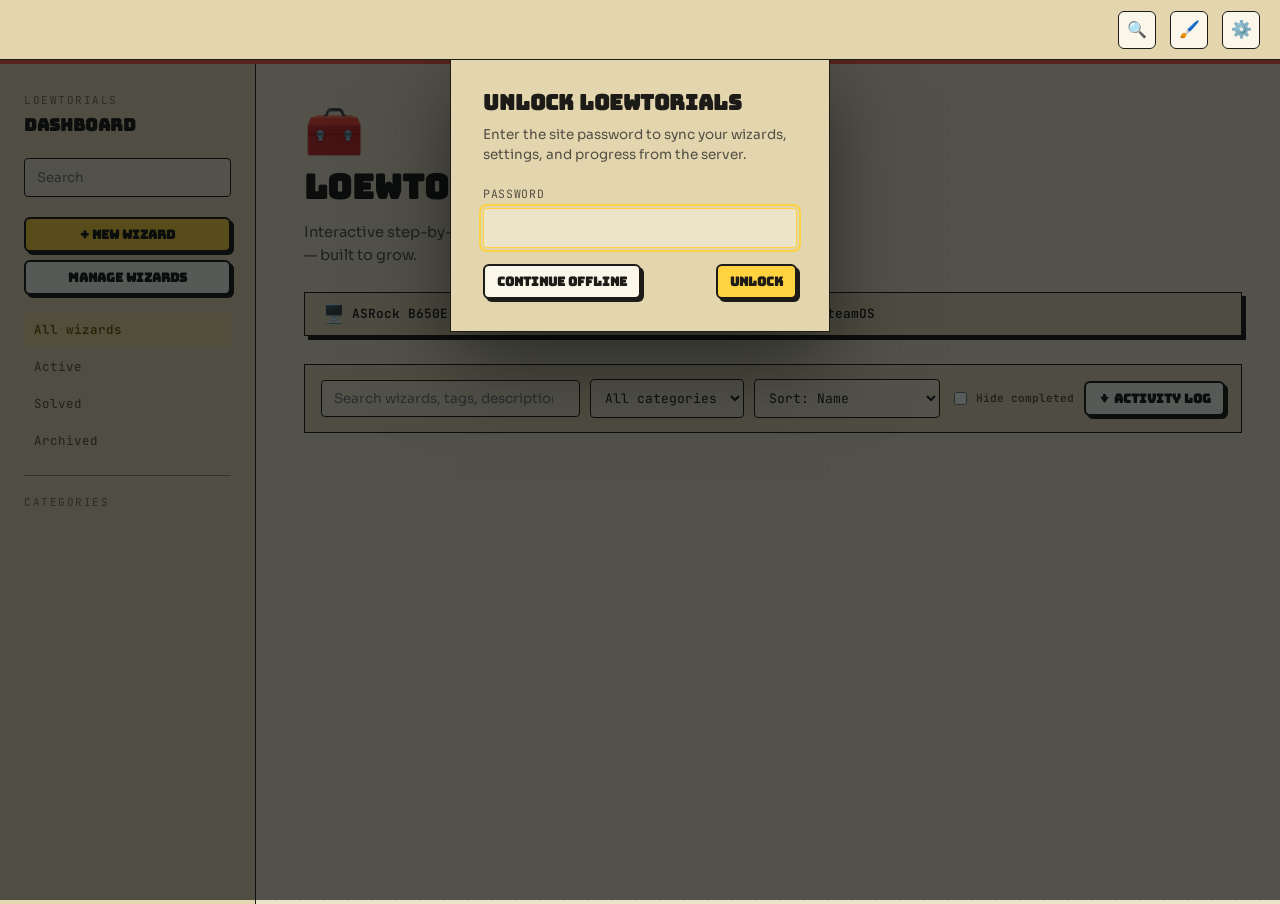
==== commit f07f4755: "rebuild" ====
--- a/index.html
+++ b/index.html
@@ -34,14 +34,12 @@
     bootTheme();
     var raw = localStorage.getItem('loewtorials.settings.v1');
     var s = raw ? JSON.parse(raw) : {};
-    if (s.layoutWidth) document.documentElement.style.setProperty('--shell-max-width', s.layoutWidth + 'px');
-    if (s.sidebarGap) document.documentElement.style.setProperty('--sidebar-gap', s.sidebarGap + 'px');
     if (s.textScale) document.documentElement.style.setProperty('--text-scale', String(s.textScale));
   }catch(e){}
 })();
 </script>
 </head>
-<body>
+<body class="dashboard-page">
 
 <div id="appHeaderMount"></div>
 
@@ -51,6 +49,10 @@
   <aside class="rail" id="rail" aria-label="Dashboard navigation">
     <p class="rail-title">loewtorials</p>
     <p class="rail-sub">Dashboard</p>
+    <div class="rail-search">
+      <input type="search" id="railSearchInput" placeholder="Search" aria-label="Search guides">
+      <div class="rail-search-drop" id="railSearchDrop"></div>
+    </div>
     <button class="btn btn-primary btn-sm" id="newWizardBtn" style="width:100%; justify-content:center; margin-bottom:8px;">+ New wizard</button>
     <button class="btn btn-ghost btn-sm" id="manageWizardsBtn" style="width:100%; justify-content:center; margin-bottom:18px;">Manage wizards</button>
 
@@ -82,6 +84,7 @@
         <option value="date-asc">Sort: Oldest first</option>
         <option value="category">Sort: Category</option>
       </select>
+      <label class="toolbar-check"><input type="checkbox" id="hideSolvedInput"> Hide completed</label>
       <button class="btn btn-ghost btn-sm" id="downloadLogBtn" title="Download the full activity log across all solved wizards">&darr; Activity log</button>
     </div>
 
--- a/assets/styles.css
+++ b/assets/styles.css
@@ -69,8 +69,7 @@
      the stage still caps its own line length separately (see wizard.css
      .step-body) so wide screens don't produce unreadable paragraph widths
      even when the shell itself is wide. */
-  --shell-max-width: 1180px;
-  --sidebar-gap: 22px;
+  --sidebar-gap: 48px;
 
   /* height of the persistent utility bar (assets/header.js) — the rail
      and mobile-bar in wizard.css pin themselves below this. */
@@ -181,15 +180,15 @@
    content beneath the hero.
    ========================================================================== */
 .shell-grid{
-  display:grid; grid-template-columns: 264px 1fr; min-height:calc(100vh - var(--util-h));
-  max-width: min(var(--shell-max-width), 98vw); margin:0 auto;
+  display:grid; grid-template-columns: clamp(248px, 20vw, 340px) minmax(0,1fr); min-height:calc(100vh - var(--util-h));
+  width:100%; max-width:none; margin:0;
 }
 @media (max-width: 900px){ .shell-grid{ grid-template-columns: 1fr; max-width:none; } }
 
 .rail{
   border-right:1px solid var(--border);
   background: color-mix(in srgb, var(--panel) 85%, transparent);
-  padding: 28px 16px 40px 22px;
+  padding: 28px 24px 40px;
   position:sticky; top:var(--util-h); align-self:start; height:calc(100vh - var(--util-h));
   overflow-y:auto; overflow-x:hidden; overscroll-behavior:contain; touch-action:pan-y;
 }
@@ -201,9 +200,11 @@
 .rail-divider{ height:1px; background:var(--border); opacity:0.4; margin:18px 0; }
 
 .stage{
-  padding: clamp(20px, 3vw, 44px) clamp(20px, 3vw, 44px) clamp(20px, 3vw, 44px) var(--sidebar-gap);
-  max-width:100%; margin:0; width:100%;
-}
+  padding: clamp(20px, 3vw, 44px) 0 clamp(20px, 3vw, 44px) var(--sidebar-gap);
+  max-width:100%; min-width:0; margin:0; width:100%; overflow-x:clip;
+}
+.stage > *{ max-width:100%; }
+.stage > :not(.mobile-bar){ margin-right:clamp(20px,3vw,48px); }
 
 .mobile-bar{ display:none; }
 @media (max-width: 900px){
@@ -211,7 +212,9 @@
   .rail.open{ transform: translateX(0); }
   .rail-backdrop{ display:block; position:fixed; inset:0; background:rgba(4,8,10,0.6); z-index:30; opacity:0; visibility:hidden; pointer-events:none; transition:opacity var(--motion-fast) var(--ease-in-soft), visibility 0s linear var(--motion-fast); }
   .rail-backdrop.open{ opacity:1; visibility:visible; pointer-events:auto; transition:opacity var(--motion-base) var(--ease-out-soft); }
-  .mobile-bar{ display:flex; align-items:center; justify-content:space-between; gap:12px; padding:14px 18px; margin: 0 calc(-1 * clamp(20px,3vw,44px)) 18px; border-bottom:1px solid var(--border); background: color-mix(in srgb, var(--panel) 90%, transparent); position:sticky; top:var(--util-h); z-index:20; }
+  .stage{ padding:0; }
+  .stage > :not(.mobile-bar){ margin-left:clamp(16px,4vw,28px); margin-right:clamp(16px,4vw,28px); }
+  .mobile-bar{ display:flex; align-items:center; justify-content:space-between; gap:12px; padding:14px 18px; margin:0 0 18px; border-bottom:1px solid var(--border); background: color-mix(in srgb, var(--panel) 90%, transparent); position:sticky; top:var(--util-h); z-index:20; }
   .mobile-bar .progress{ flex:1; height:6px; border-radius:4px; background:var(--track); overflow:hidden; }
   .mobile-bar .progress > span{ display:block; width:100%; height:100%; background:var(--a1); transform:scaleX(0); transform-origin:left center; transition:transform var(--motion-medium) var(--ease-standard); }
 }
@@ -384,13 +387,13 @@
 .status-btn:active{ transform:scale(.96); }
 .status-btn:hover{ color:var(--surft); }
 .status-btn.active[data-status="fine"], .status-btn.active[data-choice-ok="1"], .status-btn.active[data-overall="yes"]{
-  border-color:var(--a1); color:var(--a1); background:var(--a1-dim);
+  border-color:var(--a1); color:var(--a1t); background:var(--a1);
 }
 .status-btn.active[data-status="different"], .status-btn.active[data-overall="tweaks"]{
-  border-color:var(--a2); color:var(--a2); background:var(--a2-dim);
+  border-color:var(--a2); color:var(--a2t); background:var(--a2);
 }
 .status-btn.active[data-status="issue"], .status-btn.active[data-choice-ok="0"], .status-btn.active[data-overall="no"]{
-  border-color:var(--danger); color:var(--danger); background:var(--danger-dim);
+  border-color:var(--danger); color:#fff; background:var(--danger);
 }
 .status-btn.active[data-status="skipped"]{
   border-color:var(--tx-faint); color:var(--tx); background:var(--bg);
@@ -464,7 +467,7 @@
    it is narrower. The background/border on .utility itself stays full
    bleed. */
 .utility-inner{
-  max-width: min(var(--shell-max-width), 98vw); margin:0 auto; height:100%;
+  width:100%; max-width:none; margin:0; height:100%;
   padding:0 20px; display:flex; align-items:center; gap:14px;
 }
 
@@ -480,8 +483,11 @@
 .mini-brand{ display:none; align-items:center; gap:8px; }
 .mini-brand .mark{ font-size:1.3rem; line-height:1; }
 .mini-brand .word{ font-family:var(--f-display); font-size:0.95rem; white-space:nowrap; }
-.mini-specs{ display:none; align-items:center; gap:9px; font-size:1rem; }
+.mini-specs{ display:none; align-items:center; gap:6px; font-size:1rem; }
+.mini-spec{ display:inline-flex; align-items:center; justify-content:center; min-width:32px; height:30px; padding:0 7px; background:var(--surf); color:var(--surft); border:var(--border-w) solid var(--border); border-radius:var(--radius-chip); }
 body.scrolled .mini-brand, body.scrolled .mini-specs{ display:flex; }
+.guide-page .mini-brand{ display:none !important; }
+.guide-page .mini-specs{ display:flex; }
 
 .header-spacer{ flex:1 1 auto; }
 
@@ -522,7 +528,8 @@
 [data-style="brutal"] .hsearch-drop{ box-shadow:5px 5px 0 var(--border); }
 [data-style="dopamine"] .hsearch-drop{ border:none; box-shadow:0 14px 30px rgba(0,0,0,0.25); }
 .hsearch.open .hsearch-drop{ opacity:1; visibility:visible; pointer-events:auto; transform:translate3d(0,0,0) scale(1); transition-delay:0s; }
-.hsearch-item{ padding:8px 10px; border-radius:6px; font-size:0.78rem; cursor:pointer; color:var(--surft-muted); }
+.hsearch-item{ padding:8px 10px; border-radius:6px; font-size:0.78rem; cursor:pointer; color:var(--surft-muted); display:flex; justify-content:space-between; gap:8px; align-items:center; }
+.search-category{ display:inline-flex; background:var(--a2); color:var(--a2t); border-radius:var(--radius-chip); padding:2px 7px; font:600 .58rem var(--f-mono); text-transform:uppercase; white-space:nowrap; }
 .hsearch-item:hover, .hsearch-item.match{ background:var(--a3-dim); color:var(--surft); }
 .hsearch-empty{ padding:8px 10px; font-size:0.75rem; color:var(--surft-muted); }
 
@@ -558,7 +565,7 @@
    wizard/step cards already use, so the pills recolor with the rest of
    the theme instead of staying a fixed near-black chip regardless of
    which of the 4 themes or 2 modes is active. */
-.specs-bar-wrap{ max-width:640px; margin:0; padding:0 0 28px; overflow-anchor:none; }
+.specs-bar-wrap{ width:100%; max-width:none; margin:0; padding:0 0 28px; overflow-anchor:none; }
 body.scrolled .specs-bar-wrap{ display:none; }
 .specs-bar{ display:flex; flex-wrap:wrap; gap:8px 20px; align-items:center; font-family:var(--f-mono); font-size:0.8rem; }
 .spec-item{ display:flex; align-items:center; gap:7px; white-space:nowrap; }
@@ -618,6 +625,38 @@
 .theme-swatch:hover{ transform:translate3d(0,-2px,0) scale(1.04); }
 .theme-swatch:active{ transform:scale(.92); }
 .theme-swatch.on{ border-color:var(--a1); box-shadow:0 0 0 2px var(--a1-dim); }
+.background-previews{ display:grid; grid-template-columns:repeat(2,minmax(0,1fr)); gap:8px; }
+.background-preview{ display:flex; flex-direction:column; gap:5px; min-width:0; padding:5px; background:var(--panel); color:var(--tx); border:1px solid var(--border); border-radius:var(--radius); cursor:pointer; text-align:left; }
+.background-preview span{ display:block; height:34px; border-radius:calc(var(--radius) / 2); background-color:var(--bg); border:1px solid color-mix(in srgb,var(--border) 25%,transparent); }
+.background-preview b{ font:600 .6rem var(--f-mono); overflow:hidden; text-overflow:ellipsis; white-space:nowrap; }
+.background-preview.on{ outline:2px solid var(--a1); outline-offset:1px; }
+.bg-preview-grid span{ background-image:radial-gradient(circle,var(--grid-line) 1px,transparent 1.2px); background-size:12px 12px; }
+.bg-preview-graph span{ background-image:linear-gradient(color-mix(in srgb,var(--border) 12%,transparent) 1px,transparent 1px),linear-gradient(90deg,color-mix(in srgb,var(--border) 12%,transparent) 1px,transparent 1px); background-size:12px 12px; }
+.bg-preview-diagonal span{ background-image:repeating-linear-gradient(135deg,color-mix(in srgb,var(--a1) 22%,transparent) 0 1px,transparent 1px 10px); }
+.bg-preview-glow span{ background-image:radial-gradient(circle at 25% 20%,var(--a2),transparent 45%),radial-gradient(circle at 80% 80%,var(--a3),transparent 42%); }
+.bg-preview-rings span{ background-image:repeating-radial-gradient(circle at 10% 0,transparent 0 8px,color-mix(in srgb,var(--border) 14%,transparent) 9px 10px); }
+.bg-preview-solid span{ background:var(--bg); }
+.bg-preview-none span{ background:var(--panel); }
+.bg-preview-custom span{ background:linear-gradient(135deg,var(--a2),var(--a3)); position:relative; }
+.bg-preview-custom span::after{ content:"+ image"; position:absolute; inset:0; display:grid; place-items:center; color:var(--a2t); font:700 .62rem var(--f-mono); }
+
+.rail-search{ position:relative; margin:0 0 20px; }
+.rail-search input{ width:100%; background:var(--bg); color:var(--tx); border:var(--border-w) solid var(--border); border-radius:var(--radius); padding:10px 12px; }
+.rail-search-drop{ display:none; position:absolute; z-index:25; left:0; right:0; top:calc(100% + 5px); padding:6px; background:var(--panel); border:var(--border-w) solid var(--border); border-radius:var(--radius); box-shadow:0 12px 30px rgba(0,0,0,.28); max-height:300px; overflow:auto; }
+.rail-search:focus-within .rail-search-drop{ display:block; }
+.rail-search-drop button{ width:100%; display:flex; justify-content:space-between; gap:6px; align-items:center; padding:8px; border:0; background:transparent; color:var(--tx); text-align:left; cursor:pointer; border-radius:var(--radius); font-size:.72rem; }
+.rail-search-drop button:hover{ background:var(--a1-dim); }
+.rail-search-drop p{ margin:6px; font-size:.72rem; color:var(--tx-muted); }
+
+.back-to-top{ position:fixed; right:20px; bottom:20px; z-index:45; transform:translateY(80px); opacity:0; pointer-events:none; background:var(--a1); color:var(--a1t); border:var(--border-w) solid var(--border); border-radius:var(--radius-chip); padding:10px 15px; font:600 .72rem var(--f-mono); transition:transform var(--motion-base) var(--ease-standard),opacity var(--motion-fast); }
+.back-to-top.show{ transform:translateY(0); opacity:1; pointer-events:auto; }
+.pull-refresh{ position:fixed; z-index:150; left:50%; top:10px; translate:-50% -80px; padding:8px 12px; background:var(--panel); color:var(--tx); border:1px solid var(--border); border-radius:var(--radius-chip); font:600 .68rem var(--f-mono); transition:translate var(--motion-fast); }
+.pull-refresh.show{ translate:-50% 0; }
+.pull-refresh span{ color:var(--a1-text); display:inline-block; }
+.pull-refresh.ready span{ transform:rotate(180deg); }
+
+[data-corners="square"] :where(.wizard-card,.step-card,.modal,.toolbar,.review-step,.review-item,.manage-row,.parse-item,.dropzone,.preview-box,.status-btn,.notes-drawer,.spec-item,.hsearch-box,.hsearch-drop,.theme-pop,.background-preview){ border-radius:0 !important; }
+[data-corners="rounded"] :where(.wizard-card,.step-card,.modal,.toolbar,.review-step,.review-item,.manage-row,.parse-item,.dropzone,.preview-box,.status-btn,.notes-drawer,.spec-item,.hsearch-box,.hsearch-drop,.theme-pop,.background-preview){ border-radius:var(--radius-lg) !important; }
 
 .customize-grid{ display:flex; flex-direction:column; gap:6px; }
 .swatch-row{ display:flex; align-items:center; gap:6px; font-family:var(--f-mono); font-size:0.66rem; color:var(--surft-muted); }
--- a/assets/dashboard.css
+++ b/assets/dashboard.css
@@ -51,7 +51,7 @@
 .toolbar .spacer{ flex:1; }
 
 .wizard-grid{
-  display:grid; grid-template-columns: repeat(auto-fill, minmax(280px, 1fr)); gap:16px;
+  display:grid; grid-template-columns: repeat(auto-fill, minmax(280px, 1fr)); gap:24px;
 }
 
 /* .wizard-card is the "card" from §4. Its own text (title, sub, desc,
@@ -72,6 +72,9 @@
 }
 .wizard-card.is-pressed{ transform:translate3d(0,-1px,0) scale(.97); filter:saturate(.94); }
 .wizard-card.is-opening{ view-transition-name:wizard-card; }
+.wizard-card.is-solved{ opacity:.58; filter:saturate(.55); }
+.wizard-card.is-solved:hover{ opacity:.82; filter:saturate(.8); }
+.toolbar-check{ display:inline-flex; align-items:center; gap:6px; color:var(--tx-muted); font:600 .7rem var(--f-mono); white-space:nowrap; }
 .wizard-card .card-top{ display:flex; justify-content:space-between; align-items:flex-start; gap:8px; }
 .wizard-card h3{ font-family:var(--f-display); font-size:1.0625rem; margin:2px 0 0; line-height:1.3; }
 .wizard-card .card-sub{ color:var(--tx-muted); font-size:0.8125rem; margin:0; }
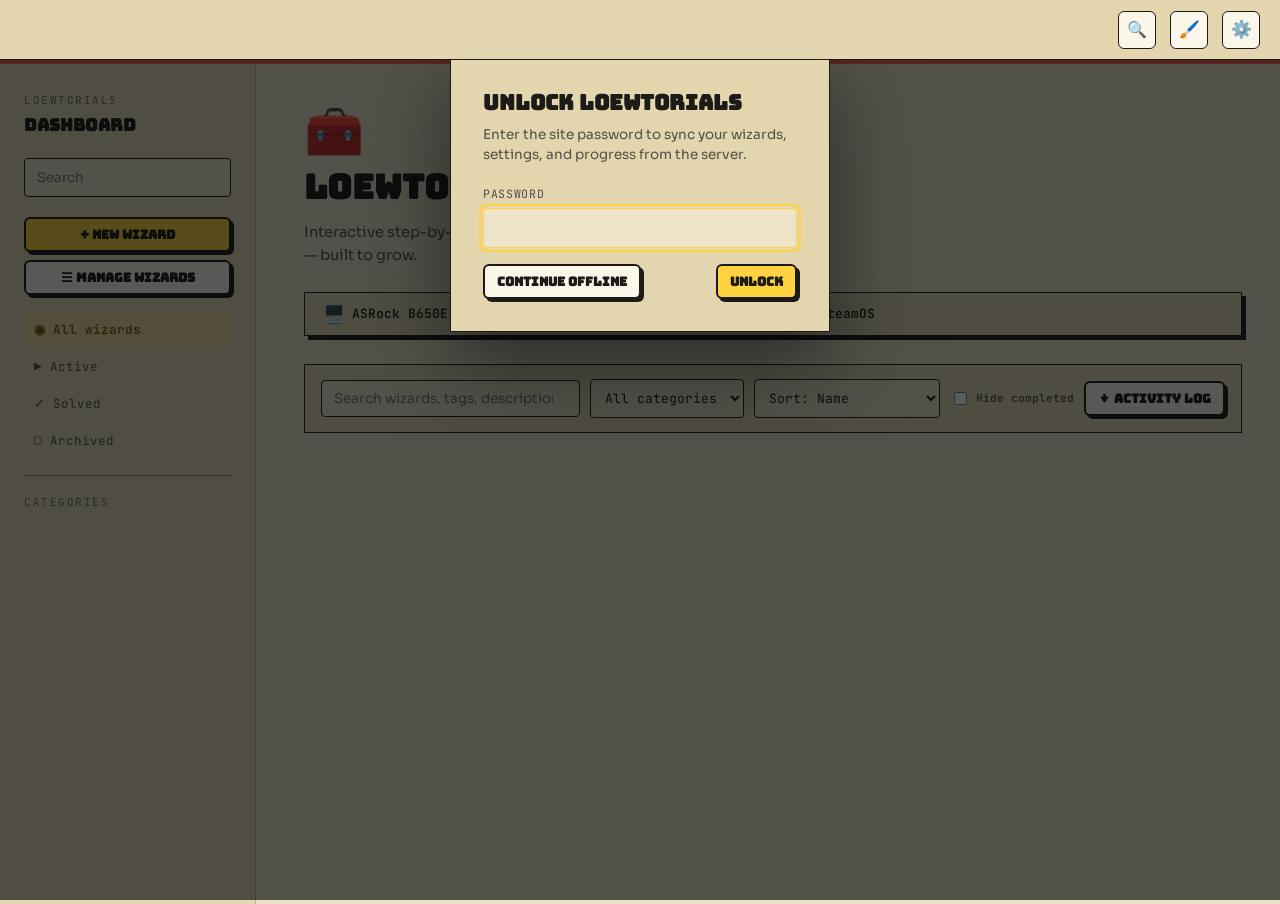
==== commit 225db5f9: "Refine guide navigation and native scrolling" ====
--- a/index.html
+++ b/index.html
@@ -54,13 +54,13 @@
       <div class="rail-search-drop" id="railSearchDrop"></div>
     </div>
     <button class="btn btn-primary btn-sm" id="newWizardBtn" style="width:100%; justify-content:center; margin-bottom:8px;">+ New wizard</button>
-    <button class="btn btn-ghost btn-sm" id="manageWizardsBtn" style="width:100%; justify-content:center; margin-bottom:18px;">Manage wizards</button>
+    <button class="btn btn-ghost btn-sm" id="manageWizardsBtn" style="width:100%; justify-content:center; margin-bottom:18px;">&#9776; Manage wizards</button>
 
     <nav class="dash-nav" id="viewTabs">
-      <button data-status="all" class="active">All wizards <span class="count" id="countAll"></span></button>
-      <button data-status="active">Active <span class="count" id="countActive"></span></button>
-      <button data-status="solved">Solved <span class="count" id="countSolved"></span></button>
-      <button data-status="archived">Archived <span class="count" id="countArchived"></span></button>
+      <button data-status="all" class="active">&#9673; All wizards <span class="count" id="countAll"></span></button>
+      <button data-status="active">&#9654; Active <span class="count" id="countActive"></span></button>
+      <button data-status="solved">&#10003; Solved <span class="count" id="countSolved"></span></button>
+      <button data-status="archived">&#9633; Archived <span class="count" id="countArchived"></span></button>
     </nav>
 
     <div class="rail-divider"></div>
--- a/assets/styles.css
+++ b/assets/styles.css
@@ -147,27 +147,12 @@
 }
 .motion-swap{ animation:motion-swap var(--motion-base) var(--ease-out-soft) both; }
 .motion-paused .app-hero .mark{ animation-play-state:paused; }
-
-/* Native mandatory snap is scoped by motion.js to sectioned reading or
-   a true one-column card feed. scroll-padding accounts for sticky chrome. */
-html.motion-page-snap, body.motion-page-snap{
-  scroll-snap-type:y mandatory;
-  scroll-padding-top:calc(var(--util-h) + 12px);
-}
-.snap-target{
-  scroll-snap-align:start;
-  scroll-snap-stop:always;
-  scroll-margin-top:0;
-}
-@media (max-width:900px){
-  html.motion-page-snap, body.motion-page-snap{ scroll-padding-top:calc(var(--util-h) + 72px); }
-}
-
-@view-transition{ navigation:auto; }
-::view-transition-old(root){ animation:motion-page-out var(--motion-fast) var(--ease-in-soft) both; }
-::view-transition-new(root){ animation:motion-page-in var(--motion-medium) var(--ease-out-soft) both; }
-@keyframes motion-page-out{ to{ opacity:0; transform:translate3d(0,-5px,0) scale(.995); } }
-@keyframes motion-page-in{ from{ opacity:0; transform:translate3d(0,8px,0) scale(.995); } }
+.is-safari .motion-reveal{ opacity:1; }
+.is-safari :where(.wizard-card,.step-card,.article-step,.theme-pop,.modal){ animation:none !important; transition-duration:0.01ms !important; }
+.is-safari body{ background-attachment:scroll !important; }
+
+/* Scrolling is deliberately native. Mandatory snap and scrollend-driven
+   scrollIntoView caused long articles to pull readers back to sections. */
 
 /* ==========================================================================
    Shared shell + sidebar layout — used by both the wizard page (wizard.html,
@@ -186,7 +171,7 @@
 @media (max-width: 900px){ .shell-grid{ grid-template-columns: 1fr; max-width:none; } }
 
 .rail{
-  border-right:1px solid var(--border);
+  border-right:1px solid var(--track);
   background: color-mix(in srgb, var(--panel) 85%, transparent);
   padding: 28px 24px 40px;
   position:sticky; top:var(--util-h); align-self:start; height:calc(100vh - var(--util-h));
@@ -198,6 +183,13 @@
 }
 .rail-sub{ font-family:var(--f-display); font-size:1.0625rem; font-weight:600; margin:0 0 20px; color:var(--tx); }
 .rail-divider{ height:1px; background:var(--border); opacity:0.4; margin:18px 0; }
+.rail-guide-info{ margin-bottom:16px; }
+.rail-guide-title{ font-family:var(--f-display); font-size:clamp(1.15rem,1.6vw,1.5rem); line-height:1.18; margin:0 0 8px; overflow-wrap:anywhere; }
+.rail-guide-subtitle{ margin:0 0 7px; color:var(--tx); font-size:.84rem; font-weight:700; line-height:1.4; }
+.rail-guide-description{ margin:0; color:var(--tx-muted); font-size:.76rem; line-height:1.5; }
+.rail-nav-title{ margin-top:20px; }
+.rail-actions{ display:grid; gap:9px; position:sticky; bottom:-40px; padding:16px 0 40px; margin-top:18px; border-top:1px solid var(--track); background:var(--panel); }
+.rail-actions .btn{ width:100%; justify-content:center; }
 
 .stage{
   padding: clamp(20px, 3vw, 44px) 0 clamp(20px, 3vw, 44px) var(--sidebar-gap);
@@ -472,8 +464,8 @@
 }
 
 .home-btn{
-  flex:none; width:38px; height:38px; border-radius:var(--radius-btn); border:var(--border-w) solid var(--border);
-  background:var(--a3); color:var(--a3t); display:flex; align-items:center; justify-content:center; cursor:pointer; font-size:1.1rem;
+  flex:none; min-width:38px; height:38px; padding:0 12px; gap:6px; border-radius:var(--radius-btn); border:var(--border-w) solid var(--border);
+  background:var(--a3); color:var(--a3t); display:flex; align-items:center; justify-content:center; cursor:pointer; font:700 .72rem var(--f-mono);
 }
 [data-style="brutal"] .home-btn{ box-shadow:3px 3px 0 var(--border); }
 [data-style="dopamine"] .home-btn{ border:none; box-shadow:none; }
@@ -483,11 +475,22 @@
 .mini-brand{ display:none; align-items:center; gap:8px; }
 .mini-brand .mark{ font-size:1.3rem; line-height:1; }
 .mini-brand .word{ font-family:var(--f-display); font-size:0.95rem; white-space:nowrap; }
-.mini-specs{ display:none; align-items:center; gap:6px; font-size:1rem; }
-.mini-spec{ display:inline-flex; align-items:center; justify-content:center; min-width:32px; height:30px; padding:0 7px; background:var(--surf); color:var(--surft); border:var(--border-w) solid var(--border); border-radius:var(--radius-chip); }
+.mini-guide-title{ display:none; max-width:min(38vw,520px); overflow:hidden; text-overflow:ellipsis; white-space:nowrap; font:700 .76rem var(--f-display); color:var(--tx); }
+.mini-specs{ display:none; align-items:center; gap:3px; font-size:.78rem; padding:3px 6px; background:var(--a2); color:var(--a2t); border-radius:var(--radius-chip); }
+.mini-spec{ display:inline-flex; align-items:center; justify-content:center; width:21px; height:21px; padding:0; background:transparent; color:inherit; border:0; border-radius:50%; }
 body.scrolled .mini-brand, body.scrolled .mini-specs{ display:flex; }
 .guide-page .mini-brand{ display:none !important; }
 .guide-page .mini-specs{ display:flex; }
+.guide-page.scrolled .mini-guide-title{ display:block; }
+@media (max-width:620px){
+  .utility-inner{ gap:6px; padding:0 8px; }
+  .home-btn span{ display:none; }
+  .home-btn{ padding:0; width:36px; min-width:36px; }
+  .mini-guide-title{ max-width:20vw; font-size:.64rem; }
+  .mini-specs{ gap:1px; padding:2px 4px; }
+  .mini-spec{ width:18px; height:18px; font-size:.68rem; }
+  .hsearch,.hsearch-btn,.header-icon-btn{ width:34px; height:34px; }
+}
 
 .header-spacer{ flex:1 1 auto; }
 
@@ -626,8 +629,8 @@
 .theme-swatch:active{ transform:scale(.92); }
 .theme-swatch.on{ border-color:var(--a1); box-shadow:0 0 0 2px var(--a1-dim); }
 .background-previews{ display:grid; grid-template-columns:repeat(2,minmax(0,1fr)); gap:8px; }
-.background-preview{ display:flex; flex-direction:column; gap:5px; min-width:0; padding:5px; background:var(--panel); color:var(--tx); border:1px solid var(--border); border-radius:var(--radius); cursor:pointer; text-align:left; }
-.background-preview span{ display:block; height:34px; border-radius:calc(var(--radius) / 2); background-color:var(--bg); border:1px solid color-mix(in srgb,var(--border) 25%,transparent); }
+.background-preview{ display:flex; flex-direction:column; gap:5px; min-width:0; padding:5px; background:var(--panel); color:var(--tx); border:1px solid var(--border); border-radius:var(--radius); cursor:pointer; text-align:left; overflow:hidden; }
+.background-preview span{ display:block; height:34px; border-radius:6px; background-color:var(--bg); border:1px solid color-mix(in srgb,var(--border) 25%,transparent); overflow:hidden; }
 .background-preview b{ font:600 .6rem var(--f-mono); overflow:hidden; text-overflow:ellipsis; white-space:nowrap; }
 .background-preview.on{ outline:2px solid var(--a1); outline-offset:1px; }
 .bg-preview-grid span{ background-image:radial-gradient(circle,var(--grid-line) 1px,transparent 1.2px); background-size:12px 12px; }
@@ -639,6 +642,8 @@
 .bg-preview-none span{ background:var(--panel); }
 .bg-preview-custom span{ background:linear-gradient(135deg,var(--a2),var(--a3)); position:relative; }
 .bg-preview-custom span::after{ content:"+ image"; position:absolute; inset:0; display:grid; place-items:center; color:var(--a2t); font:700 .62rem var(--f-mono); }
+[data-corners="square"] .background-preview span{ border-radius:0; }
+[data-corners="rounded"] .background-preview span{ border-radius:12px; }
 
 .rail-search{ position:relative; margin:0 0 20px; }
 .rail-search input{ width:100%; background:var(--bg); color:var(--tx); border:var(--border-w) solid var(--border); border-radius:var(--radius); padding:10px 12px; }
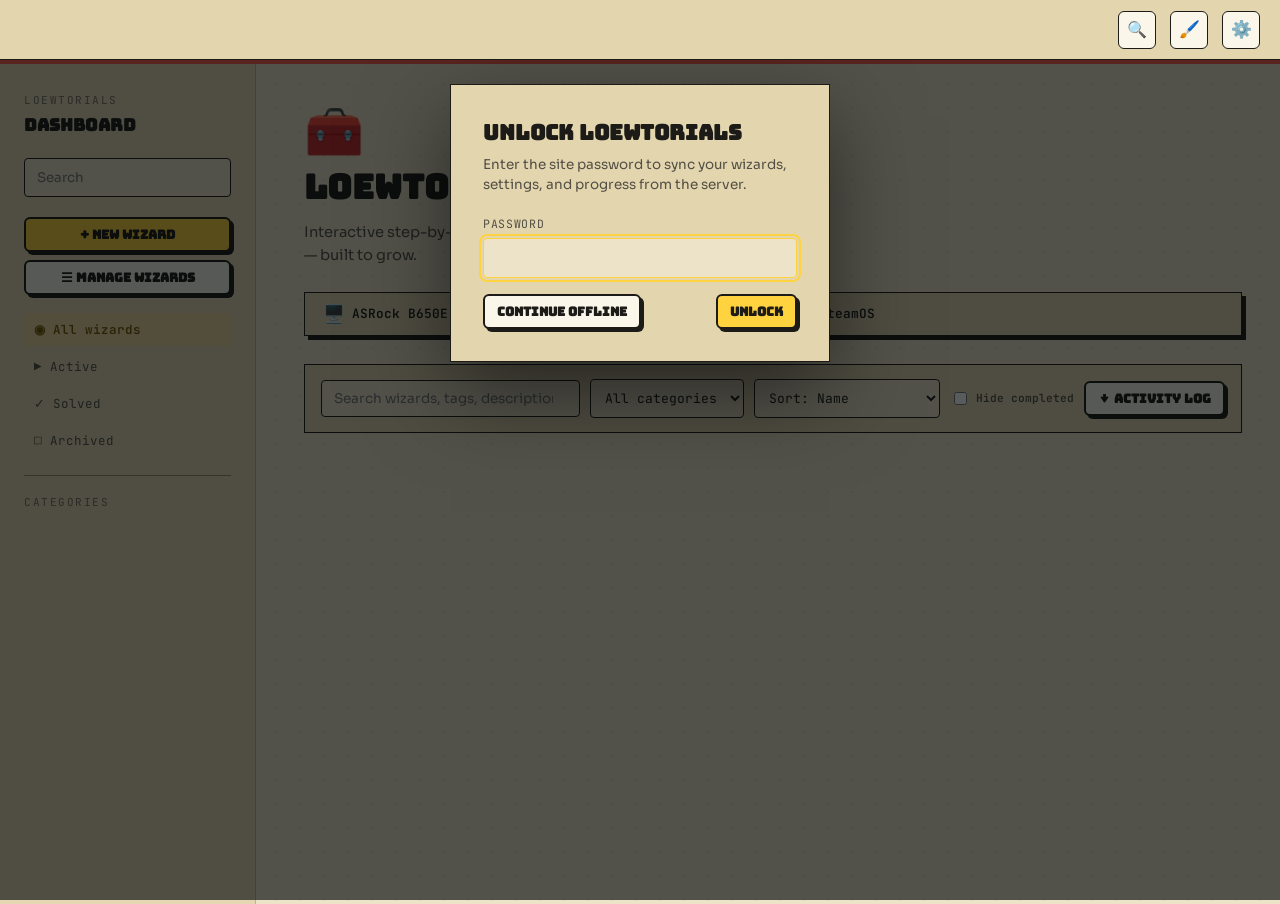
==== commit 6928618e: "Fix Safari icon and appearance controls" ====
--- a/index.html
+++ b/index.html
@@ -4,19 +4,11 @@
 <meta charset="UTF-8">
 <meta name="viewport" content="width=device-width, initial-scale=1.0">
 <title>loewtorials</title>
-<!-- Toolbox favicon, forced with a cache-busting version query on the
-     file-based links so a previously cached/blank favicon (including one
-     a browser or the domain cached before this was added) doesn't stick
-     around — bump ?v= if the icon ever changes again. The inline SVG
-     data URI is listed first and has no URL at all, so it can't be
-     served stale from any cache; it's what most modern browsers actually
-     use. rel="icon" is repeated with type="image/x-icon" and
-     rel="shortcut icon" for older browsers that only recognize those. -->
-<link rel="icon" type="image/svg+xml" href="data:image/svg+xml,%3Csvg xmlns='http://www.w3.org/2000/svg' viewBox='0 0 100 100'%3E%3Ctext x='50%25' y='54%25' dominant-baseline='central' text-anchor='middle' font-size='90'%3E%F0%9F%A7%B0%3C/text%3E%3C/svg%3E">
-<link rel="icon" type="image/png" href="favicon.png?v=1">
-<link rel="icon" type="image/x-icon" href="favicon.ico?v=1">
-<link rel="shortcut icon" href="favicon.ico?v=1">
-<link rel="apple-touch-icon" href="apple-touch-icon.png?v=1">
+<link rel="icon" href="favicon.svg?v=2" type="image/svg+xml" sizes="any">
+<link rel="icon" href="favicon.png?v=2" type="image/png" sizes="32x32">
+<link rel="shortcut icon" href="favicon.ico?v=2" sizes="16x16">
+<link rel="mask-icon" href="safari-pinned-tab.svg?v=2" color="#ef4036">
+<link rel="apple-touch-icon" href="apple-touch-icon.png?v=2" sizes="180x180">
 <link rel="preconnect" href="https://fonts.googleapis.com">
 <link href="https://fonts.googleapis.com/css2?family=Bungee&family=Sora:wght@500;600;700;800&family=JetBrains+Mono:wght@500;600&family=Space+Grotesk:wght@600;700;800&family=Space+Mono:wght@400;700&family=Fraunces:opsz,wght@9..144,600;9..144,900&family=Playfair+Display:wght@700;800;900&family=IBM+Plex+Mono:wght@500;600&family=Work+Sans:wght@500;600&family=Inter:wght@500;600&family=Source+Serif+4:opsz,wght@8..60,500;8..60,600&family=Lora:wght@500;600&display=swap" rel="stylesheet">
 <link rel="stylesheet" href="assets/styles.css">
--- a/assets/styles.css
+++ b/assets/styles.css
@@ -183,11 +183,15 @@
 }
 .rail-sub{ font-family:var(--f-display); font-size:1.0625rem; font-weight:600; margin:0 0 20px; color:var(--tx); }
 .rail-divider{ height:1px; background:var(--border); opacity:0.4; margin:18px 0; }
-.rail-guide-info{ margin-bottom:16px; }
-.rail-guide-title{ font-family:var(--f-display); font-size:clamp(1.15rem,1.6vw,1.5rem); line-height:1.18; margin:0 0 8px; overflow-wrap:anywhere; }
-.rail-guide-subtitle{ margin:0 0 7px; color:var(--tx); font-size:.84rem; font-weight:700; line-height:1.4; }
-.rail-guide-description{ margin:0; color:var(--tx-muted); font-size:.76rem; line-height:1.5; }
-.rail-nav-title{ margin-top:20px; }
+.rail-guide-info{ margin:2px 0 12px; }
+.rail-guide-info .rail-title{ font-size:.6rem; margin-bottom:5px; }
+.rail-guide-title{ font-family:var(--f-display); font-size:.92rem; line-height:1.2; margin:0 0 5px; overflow-wrap:anywhere; }
+.rail-guide-subtitle{ margin:0 0 4px; color:var(--tx); font-size:.7rem; font-weight:700; line-height:1.32; }
+.rail-guide-description{
+  margin:0; color:var(--tx-muted); font-size:.64rem; line-height:1.4;
+  display:-webkit-box; -webkit-box-orient:vertical; -webkit-line-clamp:4; overflow:hidden;
+}
+.rail-nav-title{ margin-top:16px; }
 .rail-actions{ display:grid; gap:9px; position:sticky; bottom:-40px; padding:16px 0 40px; margin-top:18px; border-top:1px solid var(--track); background:var(--panel); }
 .rail-actions .btn{ width:100%; justify-content:center; }
 
@@ -297,7 +301,7 @@
 .modal-backdrop{
   position:fixed; inset:0; background:rgba(4,8,10,0.66); z-index:80;
   display:flex; align-items:flex-start; justify-content:center;
-  padding:6vh 16px; overflow-y:auto; overflow-x:hidden; overscroll-behavior:contain; touch-action:pan-y;
+  padding:calc(var(--util-h) + 24px) 16px 24px; overflow-y:auto; overflow-x:hidden; overscroll-behavior:contain; touch-action:pan-y;
   opacity:1; visibility:visible; transition:opacity var(--motion-fast) var(--ease-out-soft), visibility 0s linear 0s;
 }
 .modal-backdrop.hidden{ display:flex; opacity:0; visibility:hidden; pointer-events:none; transition:opacity var(--motion-fast) var(--ease-in-soft), visibility 0s linear var(--motion-fast); }
@@ -450,9 +454,8 @@
 .app-header{ display:contents; }
 .utility{
   position:sticky; top:0; z-index:100; height:var(--util-h);
-  background:var(--panel); border-bottom:var(--border-w) solid var(--border);
-}
-[data-style="dopamine"] .utility{ border-bottom:none; }
+  background:var(--panel); border-bottom:1px solid var(--border);
+}
 /* Inner content is width-capped to the same --shell-max-width as the
    sidebar+content grid below, so the topbar's icons line up with the
    grid instead of spanning the full viewport while the content beneath
@@ -585,7 +588,7 @@
 /* ---------- theme popover (paintbrush icon) ---------- */
 .theme-pop-anchor{ position:relative; }
 .theme-pop{
-  display:block; position:absolute; top:46px; right:0; width:300px; max-height:76vh; overflow-y:auto; overflow-x:hidden; overscroll-behavior:contain; touch-action:pan-y;
+  display:block; position:absolute; top:46px; right:0; width:min(320px,calc(100vw - 16px)); max-height:76vh; overflow-y:auto; overflow-x:hidden; overscroll-behavior:contain; touch-action:pan-y;
   background:var(--surf); color:var(--surft); border:var(--border-w) solid var(--border); border-radius:var(--radius);
   padding:16px; z-index:60; opacity:0; visibility:hidden; pointer-events:none; transform:translate3d(0,-8px,0) scale(.97); transform-origin:top right;
   transition:transform var(--motion-base) var(--ease-standard), opacity var(--motion-fast) var(--ease-out-soft), visibility 0s linear var(--motion-fast);
@@ -628,10 +631,10 @@
 .theme-swatch:hover{ transform:translate3d(0,-2px,0) scale(1.04); }
 .theme-swatch:active{ transform:scale(.92); }
 .theme-swatch.on{ border-color:var(--a1); box-shadow:0 0 0 2px var(--a1-dim); }
-.background-previews{ display:grid; grid-template-columns:repeat(2,minmax(0,1fr)); gap:8px; }
-.background-preview{ display:flex; flex-direction:column; gap:5px; min-width:0; padding:5px; background:var(--panel); color:var(--tx); border:1px solid var(--border); border-radius:var(--radius); cursor:pointer; text-align:left; overflow:hidden; }
-.background-preview span{ display:block; height:34px; border-radius:6px; background-color:var(--bg); border:1px solid color-mix(in srgb,var(--border) 25%,transparent); overflow:hidden; }
-.background-preview b{ font:600 .6rem var(--f-mono); overflow:hidden; text-overflow:ellipsis; white-space:nowrap; }
+.background-previews{ display:grid; grid-template-columns:repeat(2,minmax(0,1fr)); gap:10px; }
+.background-preview{ display:flex; flex-direction:column; gap:7px; min-width:0; padding:8px 9px 10px; background:var(--panel); color:var(--tx); border:1px solid var(--border); border-radius:var(--radius); cursor:pointer; text-align:left; }
+.background-preview span{ display:block; width:100%; height:38px; background-color:var(--bg); border:1px solid color-mix(in srgb,var(--border) 25%,transparent); overflow:hidden; }
+.background-preview b{ display:block; min-width:0; font:600 .59rem/1.25 var(--f-mono); white-space:normal; overflow-wrap:anywhere; }
 .background-preview.on{ outline:2px solid var(--a1); outline-offset:1px; }
 .bg-preview-grid span{ background-image:radial-gradient(circle,var(--grid-line) 1px,transparent 1.2px); background-size:12px 12px; }
 .bg-preview-graph span{ background-image:linear-gradient(color-mix(in srgb,var(--border) 12%,transparent) 1px,transparent 1px),linear-gradient(90deg,color-mix(in srgb,var(--border) 12%,transparent) 1px,transparent 1px); background-size:12px 12px; }
@@ -643,7 +646,7 @@
 .bg-preview-custom span{ background:linear-gradient(135deg,var(--a2),var(--a3)); position:relative; }
 .bg-preview-custom span::after{ content:"+ image"; position:absolute; inset:0; display:grid; place-items:center; color:var(--a2t); font:700 .62rem var(--f-mono); }
 [data-corners="square"] .background-preview span{ border-radius:0; }
-[data-corners="rounded"] .background-preview span{ border-radius:12px; }
+[data-corners="rounded"] .background-preview span{ border-radius:16px; }
 
 .rail-search{ position:relative; margin:0 0 20px; }
 .rail-search input{ width:100%; background:var(--bg); color:var(--tx); border:var(--border-w) solid var(--border); border-radius:var(--radius); padding:10px 12px; }
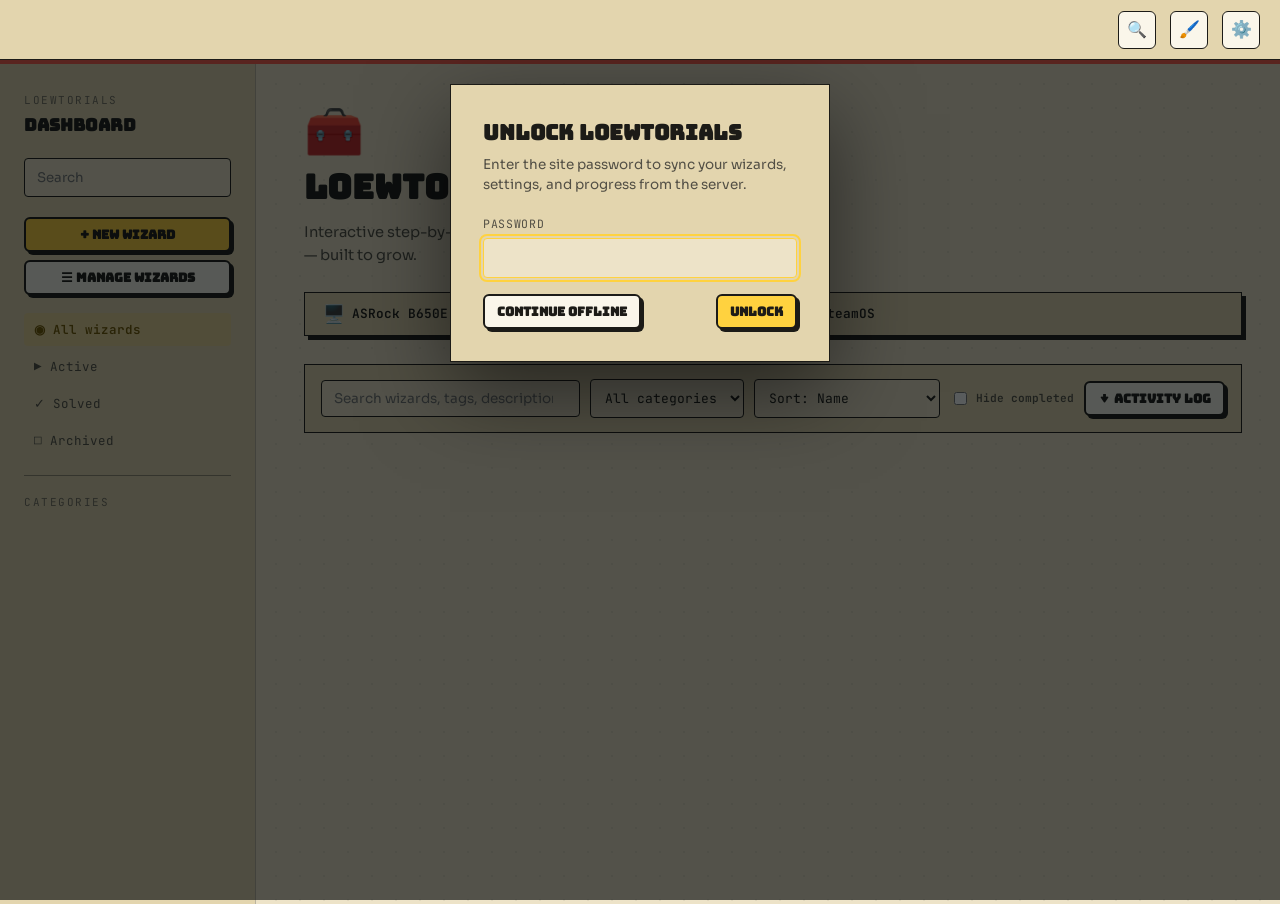
==== commit c516bb33: "Redesign mobile sidebar navigation" ====
--- a/index.html
+++ b/index.html
@@ -15,6 +15,7 @@
 <link rel="stylesheet" href="assets/dashboard.css">
 <script src="assets/storage.js"></script>
 <script src="assets/theme.js"></script>
+<script src="assets/modal.js"></script>
 <script src="assets/sync.js"></script>
 <script>
 // Applied before the rest of the page paints, so appearance settings
@@ -39,16 +40,19 @@
 
 <div class="shell-grid dash-shell" id="dashRoot">
   <aside class="rail" id="rail" aria-label="Dashboard navigation">
+    <div class="rail-mobile-header">
+      <strong>Dashboard menu</strong>
+    </div>
     <p class="rail-title">loewtorials</p>
     <p class="rail-sub">Dashboard</p>
     <div class="rail-search">
       <input type="search" id="railSearchInput" placeholder="Search" aria-label="Search guides">
       <div class="rail-search-drop" id="railSearchDrop"></div>
     </div>
-    <button class="btn btn-primary btn-sm" id="newWizardBtn" style="width:100%; justify-content:center; margin-bottom:8px;">+ New wizard</button>
-    <button class="btn btn-ghost btn-sm" id="manageWizardsBtn" style="width:100%; justify-content:center; margin-bottom:18px;">&#9776; Manage wizards</button>
-
-    <nav class="dash-nav" id="viewTabs">
+    <button class="btn btn-primary btn-sm" id="newWizardBtn" data-close-rail style="width:100%; justify-content:center; margin-bottom:8px;">+ New wizard</button>
+    <button class="btn btn-ghost btn-sm" id="manageWizardsBtn" data-close-rail style="width:100%; justify-content:center; margin-bottom:18px;">&#9776; Manage wizards</button>
+
+    <nav class="dash-nav" id="viewTabs" aria-label="Dashboard filters">
       <button data-status="all" class="active">&#9673; All wizards <span class="count" id="countAll"></span></button>
       <button data-status="active">&#9654; Active <span class="count" id="countActive"></span></button>
       <button data-status="solved">&#10003; Solved <span class="count" id="countSolved"></span></button>
@@ -57,20 +61,16 @@
 
     <div class="rail-divider"></div>
     <p class="rail-title">Categories</p>
-    <nav class="dash-nav dash-nav-categories" id="categoryNav"></nav>
+    <nav class="dash-nav dash-nav-categories" id="categoryNav" aria-label="Categories"></nav>
   </aside>
 
   <main class="stage dash-content">
     <div id="appHeroMount"></div>
 
-    <div class="mobile-bar">
-      <button class="map-btn" id="openRail">&#9776; Menu</button>
-    </div>
-
     <div class="toolbar">
-      <input type="search" id="searchInput" placeholder="Search wizards, tags, descriptions&hellip;">
-      <select id="categorySelect"><option value="">All categories</option></select>
-      <select id="sortSelect">
+      <input type="search" id="searchInput" placeholder="Search wizards, tags, descriptions&hellip;" aria-label="Search wizards">
+      <select id="categorySelect" aria-label="Filter by category"><option value="">All categories</option></select>
+      <select id="sortSelect" aria-label="Sort wizards">
         <option value="name">Sort: Name</option>
         <option value="date-desc">Sort: Newest first</option>
         <option value="date-asc">Sort: Oldest first</option>
@@ -88,13 +88,13 @@
 
 <!-- ---------------- Manage-wizards modal ---------------- -->
 <div class="modal-backdrop hidden" id="manageModal">
-  <div class="modal" style="max-width:760px;">
-    <button class="modal-close" id="manageModalClose">&times;</button>
-    <h2>Manage wizards</h2>
+  <div class="modal" style="max-width:760px;" role="dialog" aria-modal="true" aria-labelledby="manageModalTitle">
+    <button class="modal-close" id="manageModalClose" aria-label="Close">&times;</button>
+    <h2 id="manageModalTitle">Manage wizards</h2>
     <p class="hint">Every wizard on this device, including hidden and archived ones — edit, archive, hide, export, or delete from one place.</p>
     <div class="toolbar" style="margin-bottom:16px;">
-      <input type="search" id="manageSearchInput" placeholder="Filter by title, category, tag&hellip;">
-      <select id="manageStatusSelect">
+      <input type="search" id="manageSearchInput" placeholder="Filter by title, category, tag&hellip;" aria-label="Filter managed wizards">
+      <select id="manageStatusSelect" aria-label="Filter managed wizards by status">
         <option value="all">All statuses</option>
         <option value="active">Active</option>
         <option value="solved">Solved</option>
@@ -108,9 +108,9 @@
 
 <!-- ---------------- Add-wizard modal ---------------- -->
 <div class="modal-backdrop hidden" id="addModal">
-  <div class="modal">
-    <button class="modal-close" id="addModalClose">&times;</button>
-    <h2>Add a new wizard</h2>
+  <div class="modal" role="dialog" aria-modal="true" aria-labelledby="addModalTitle">
+    <button class="modal-close" id="addModalClose" aria-label="Close">&times;</button>
+    <h2 id="addModalTitle">Add a new wizard</h2>
     <p class="hint">Wizards live as plain Markdown files. Upload or paste one or more below, or get one written for you first.</p>
 
     <div class="add-tabs">
@@ -119,13 +119,13 @@
     </div>
 
     <div class="add-pane active" id="paneUpload">
-      <div class="dropzone" id="dropzone">
+      <div class="dropzone" id="dropzone" role="button" tabindex="0" aria-label="Choose wizard Markdown files">
         Drag one or more <strong>.md</strong> files here, or click to choose them.
         <input type="file" id="mdFileInput" accept=".md,text/markdown,text/plain" multiple style="display:none">
       </div>
       <div class="divider">or paste one</div>
       <div class="field">
-        <textarea id="mdPasteArea" placeholder="Paste your wizard Markdown here&hellip;"></textarea>
+        <textarea id="mdPasteArea" placeholder="Paste your wizard Markdown here&hellip;" aria-label="Wizard Markdown"></textarea>
       </div>
       <div id="parseResult"></div>
       <div style="text-align:right; margin-top:16px;">
@@ -164,24 +164,24 @@
 
 <!-- ---------------- Edit-details modal ---------------- -->
 <div class="modal-backdrop hidden" id="editModal">
-  <div class="modal">
-    <button class="modal-close" id="editModalClose">&times;</button>
-    <h2>Edit wizard details</h2>
+  <div class="modal" role="dialog" aria-modal="true" aria-labelledby="editModalTitle">
+    <button class="modal-close" id="editModalClose" aria-label="Close">&times;</button>
+    <h2 id="editModalTitle">Edit wizard details</h2>
     <p class="hint">Organize how this wizard shows up on the dashboard. This doesn't change its steps.</p>
     <div class="field">
-      <label>Title</label>
+      <label for="editTitleInput">Title</label>
       <input type="text" id="editTitleInput" placeholder="Wizard title">
     </div>
     <div class="field">
-      <label>Category</label>
+      <label for="editCategory">Category</label>
       <input type="text" id="editCategory" placeholder="e.g. Storage &amp; Filesystems">
     </div>
     <div class="field">
-      <label>Tags (comma separated)</label>
+      <label for="editTags">Tags (comma separated)</label>
       <input type="text" id="editTags" placeholder="e.g. ntfs, dual-boot, linux">
     </div>
     <div class="field">
-      <label>Date</label>
+      <label for="editDate">Date</label>
       <input type="date" id="editDate">
     </div>
     <div style="display:flex; justify-content:flex-end; gap:10px;">
--- a/assets/styles.css
+++ b/assets/styles.css
@@ -64,15 +64,14 @@
      settings.js from stored settings before first paint. */
   --text-scale: 1;
 
-  /* layout: shell/content width and the gap between the wizard-player
-     rail and its stage. Overridden inline by settings.js. Prose inside
-     the stage still caps its own line length separately (see wizard.css
-     .step-body) so wide screens don't produce unreadable paragraph widths
-     even when the shell itself is wide. */
+  /* Fixed gap between the wizard-player rail and its stage. Prose inside
+     the stage caps its own line length separately (see wizard.css
+     .step-body), keeping wide screens readable while the shell fills the
+     available page width. */
   --sidebar-gap: 48px;
 
-  /* height of the persistent utility bar (assets/header.js) — the rail
-     and mobile-bar in wizard.css pin themselves below this. */
+  /* height of the persistent utility bar (assets/header.js) — mobile
+     drawers and the rail pin themselves below this. */
   --util-h: 60px;
 }
 
@@ -109,6 +108,7 @@
   min-height:100vh;
   line-height:1.5;
 }
+body.modal-open{ overflow:hidden; }
 
 @media (prefers-reduced-motion: reduce){
   *, *::before, *::after{
@@ -117,7 +117,6 @@
     transition-duration:0.01ms !important;
     scroll-behavior:auto !important;
   }
-  html.motion-page-snap, body.motion-page-snap{ scroll-snap-type:none; }
 }
 
 /* Prevent iOS drag ghosts on cards/chrome without disabling selection
@@ -172,7 +171,7 @@
 
 .rail{
   border-right:1px solid var(--track);
-  background: color-mix(in srgb, var(--panel) 85%, transparent);
+  background:var(--panel);
   padding: 28px 24px 40px;
   position:sticky; top:var(--util-h); align-self:start; height:calc(100vh - var(--util-h));
   overflow-y:auto; overflow-x:hidden; overscroll-behavior:contain; touch-action:pan-y;
@@ -194,28 +193,43 @@
 .rail-nav-title{ margin-top:16px; }
 .rail-actions{ display:grid; gap:9px; position:sticky; bottom:-40px; padding:16px 0 40px; margin-top:18px; border-top:1px solid var(--track); background:var(--panel); }
 .rail-actions .btn{ width:100%; justify-content:center; }
+.rail-mobile-header, .rail-actions .rail-action-mobile{ display:none; }
 
 .stage{
   padding: clamp(20px, 3vw, 44px) 0 clamp(20px, 3vw, 44px) var(--sidebar-gap);
   max-width:100%; min-width:0; margin:0; width:100%; overflow-x:clip;
 }
 .stage > *{ max-width:100%; }
-.stage > :not(.mobile-bar){ margin-right:clamp(20px,3vw,48px); }
-
-.mobile-bar{ display:none; }
+.stage > *{ margin-right:clamp(20px,3vw,48px); }
+
 @media (max-width: 900px){
-  .rail{ position:fixed; inset:0 auto 0 0; width:min(320px,86vw); transform:translate3d(-100%,0,0); transition:transform var(--motion-medium) var(--ease-standard); z-index:40; box-shadow:20px 0 40px rgba(0,0,0,0.4); }
+  .rail{
+    position:fixed; inset:var(--util-h) auto 0 0; width:min(380px,100vw);
+    transform:translate3d(-100%,0,0); transition:transform var(--motion-medium) var(--ease-standard);
+    z-index:40; box-shadow:none; border-right:1px solid var(--track); background:var(--panel);
+    padding:20px 22px 32px;
+  }
   .rail.open{ transform: translateX(0); }
-  .rail-backdrop{ display:block; position:fixed; inset:0; background:rgba(4,8,10,0.6); z-index:30; opacity:0; visibility:hidden; pointer-events:none; transition:opacity var(--motion-fast) var(--ease-in-soft), visibility 0s linear var(--motion-fast); }
-  .rail-backdrop.open{ opacity:1; visibility:visible; pointer-events:auto; transition:opacity var(--motion-base) var(--ease-out-soft); }
+  .rail-backdrop{ display:block; position:fixed; inset:var(--util-h) 0 0; background:transparent; z-index:30; visibility:hidden; pointer-events:none; }
+  .rail-backdrop.open{ visibility:visible; pointer-events:auto; }
+  body.rail-open{ overflow:hidden; }
+  body.rail-open :is(.mini-brand,.mini-guide-title,.mini-specs,.hsearch,.theme-pop-anchor,#hdrGearBtn){ display:none !important; }
+  .rail-mobile-header{
+    display:flex; align-items:center; gap:14px;
+    margin:0 0 22px; padding:0 0 14px; border-bottom:1px solid var(--track);
+    font:700 .72rem var(--f-mono); color:var(--tx-muted);
+  }
+  .rail-home-mobile{
+    display:inline-flex; align-items:center; gap:7px; color:var(--tx);
+    font:700 .75rem var(--f-mono); text-decoration:none;
+  }
+  .rail-home-mobile:hover{ color:var(--a1-text); text-decoration:none; }
+  .rail-actions .rail-action-mobile{ display:flex; }
+  .rail-actions{ position:static; bottom:auto; padding:16px 0 0; }
   .stage{ padding:0; }
-  .stage > :not(.mobile-bar){ margin-left:clamp(16px,4vw,28px); margin-right:clamp(16px,4vw,28px); }
-  .mobile-bar{ display:flex; align-items:center; justify-content:space-between; gap:12px; padding:14px 18px; margin:0 0 18px; border-bottom:1px solid var(--border); background: color-mix(in srgb, var(--panel) 90%, transparent); position:sticky; top:var(--util-h); z-index:20; }
-  .mobile-bar .progress{ flex:1; height:6px; border-radius:4px; background:var(--track); overflow:hidden; }
-  .mobile-bar .progress > span{ display:block; width:100%; height:100%; background:var(--a1); transform:scaleX(0); transform-origin:left center; transition:transform var(--motion-medium) var(--ease-standard); }
-}
-.map-btn{ font-family:var(--f-mono); font-size:0.75rem; color:var(--surft); background:var(--surf); border:var(--border-w) solid var(--border); border-radius:var(--radius); padding:7px 12px; cursor:pointer; white-space:nowrap; }
-.map-btn:hover{ border-color:var(--a1); }
+  .stage > *{ margin-left:clamp(16px,4vw,28px); margin-right:clamp(16px,4vw,28px); }
+}
+@media (max-width:600px){ .rail{ width:100vw; border-right:0; } }
 
 a{ color:var(--a1-text); text-decoration:none; }
 a:hover{ text-decoration:underline; }
@@ -244,8 +258,6 @@
 .btn-primary:hover{ box-shadow:0 0 0 3px var(--a1-dim); }
 .btn-choice{ background:var(--a2); color:var(--a2t); }
 .btn-choice:hover{ box-shadow:0 0 0 3px var(--a2-dim); }
-.btn-danger{ background:transparent; border-color:var(--danger); color:var(--danger); }
-.btn-danger:hover{ box-shadow:0 0 0 3px var(--danger-dim); }
 .btn-sm{ padding:7px 12px; font-size:0.78125rem; }
 .btn[disabled]{ opacity:0.4; cursor:not-allowed; }
 /* neo-brutalism: hard border + offset shadow on every button, sharp-ish
@@ -272,11 +284,11 @@
   background:var(--surf); border:var(--border-w) solid var(--border); color:var(--surft);
   border-radius:var(--radius); padding:7px 10px; cursor:pointer; font-family:var(--f-mono); font-size:0.71875rem;
 }
-.icon-btn, .home-btn, .hsearch-btn, .header-icon-btn, .map-btn, .menu-btn, .modal-close{
+.icon-btn, .home-btn, .hsearch-btn, .header-icon-btn, .menu-btn, .modal-close{
   transition:transform var(--motion-fast) var(--ease-snappy), box-shadow var(--motion-fast) var(--ease-out-soft), border-color var(--motion-fast) var(--ease-standard), color var(--motion-fast) var(--ease-standard), opacity var(--motion-fast) var(--ease-standard);
 }
-.icon-btn:hover, .home-btn:hover, .hsearch-btn:hover, .header-icon-btn:hover, .map-btn:hover, .menu-btn:hover, .modal-close:hover{ transform:translate3d(0,-2px,0); }
-.icon-btn:active, .home-btn:active, .hsearch-btn:active, .header-icon-btn:active, .map-btn:active, .menu-btn:active, .modal-close:active{ transform:translate3d(0,1px,0) scale(.94); }
+.icon-btn:hover, .home-btn:hover, .hsearch-btn:hover, .header-icon-btn:hover, .menu-btn:hover, .modal-close:hover{ transform:translate3d(0,-2px,0); }
+.icon-btn:active, .home-btn:active, .hsearch-btn:active, .header-icon-btn:active, .menu-btn:active, .modal-close:active{ transform:translate3d(0,1px,0) scale(.94); }
 .icon-btn:hover{ color:var(--surft); border-color:var(--a1); }
 
 /* ---------- tags / badges ---------- */
@@ -338,12 +350,6 @@
    the wizard page, so these live here rather than in dashboard.css. */
 .spec-actions{ display:flex; gap:12px; flex-wrap:wrap; }
 .spec-actions .btn{ flex:1; min-width:150px; justify-content:center; }
-
-.parse-errors{
-  border:1px dashed var(--danger); background: var(--danger-dim); color:var(--tx);
-  border-radius:8px; padding:10px 12px; font-size:0.78125rem; margin-top:10px; max-height:160px; overflow-y:auto;
-}
-.parse-errors ul{ margin:4px 0 0; padding-left:18px; }
 
 .preview-box{
   border:1px solid var(--a1); background: var(--a1-dim); border-radius:8px;
@@ -470,6 +476,7 @@
   flex:none; min-width:38px; height:38px; padding:0 12px; gap:6px; border-radius:var(--radius-btn); border:var(--border-w) solid var(--border);
   background:var(--a3); color:var(--a3t); display:flex; align-items:center; justify-content:center; cursor:pointer; font:700 .72rem var(--f-mono);
 }
+.mobile-rail-trigger{ display:none; }
 [data-style="brutal"] .home-btn{ box-shadow:3px 3px 0 var(--border); }
 [data-style="dopamine"] .home-btn{ border:none; box-shadow:none; }
 
@@ -492,7 +499,10 @@
   .mini-guide-title{ max-width:20vw; font-size:.64rem; }
   .mini-specs{ gap:1px; padding:2px 4px; }
   .mini-spec{ width:18px; height:18px; font-size:.68rem; }
-  .hsearch,.hsearch-btn,.header-icon-btn{ width:34px; height:34px; }
+}
+@media (max-width:900px){
+  #hdrHomeBtn{ display:none; }
+  .mobile-rail-trigger{ display:flex; }
 }
 
 .header-spacer{ flex:1 1 auto; }
@@ -544,6 +554,9 @@
   background:var(--surf); color:var(--surft); display:flex; align-items:center; justify-content:center; cursor:pointer; font-size:1.05rem;
 }
 [data-style="dopamine"] .header-icon-btn{ border:none; }
+@media (max-width:620px){
+  .hsearch,.hsearch-btn,.header-icon-btn{ width:34px; height:34px; }
+}
 
 /* the big hero — now rendered inside the sidebar+content grid's content
    column (mounted at #appHeroMount, see header.js) instead of full-width
@@ -598,6 +611,12 @@
 .theme-pop-anchor.open .theme-pop{ opacity:1; visibility:visible; pointer-events:auto; transform:translate3d(0,0,0) scale(1); transition-delay:0s; }
 .theme-pop h5{ margin:14px 0 8px; font-family:var(--f-mono); font-size:0.65rem; text-transform:uppercase; letter-spacing:.05em; color:var(--surft-muted); }
 .theme-pop h5:first-child{ margin-top:0; }
+@media (max-width:480px){
+  .theme-pop{
+    position:fixed; top:calc(var(--util-h) - 4px); left:8px; right:8px; width:auto;
+    max-height:calc(100dvh - var(--util-h) - 8px); transform-origin:top center;
+  }
+}
 
 /* generic 2-option switch: style (Neo/Dopamine), mode (Light/Dark),
    corners (Square/Rounded) all reuse this — a single pill, two labeled
--- a/assets/dashboard.css
+++ b/assets/dashboard.css
@@ -49,6 +49,21 @@
 }
 .toolbar input:focus, .toolbar select:focus{ border-color:var(--a1); }
 .toolbar .spacer{ flex:1; }
+
+@media (max-width:600px){
+  .dash-content{ padding-bottom:56px; }
+  .app-hero{ padding-top:22px; }
+  .toolbar{
+    display:grid; grid-template-columns:minmax(0,1fr) minmax(0,1fr);
+    gap:10px; padding:13px; margin-bottom:22px;
+  }
+  .toolbar input[type=search]{ grid-column:1 / -1; min-width:0; width:100%; }
+  .toolbar select{ min-width:0; width:100%; }
+  .toolbar-check{ white-space:normal; align-self:center; }
+  .toolbar .btn{ width:100%; min-width:0; justify-content:center; padding-inline:10px; }
+  .wizard-grid{ grid-template-columns:minmax(0,1fr); gap:20px; }
+  .wizard-card{ padding:18px; }
+}
 
 .wizard-grid{
   display:grid; grid-template-columns: repeat(auto-fill, minmax(280px, 1fr)); gap:24px;
@@ -131,7 +146,7 @@
 .add-pane{ display:none; }
 .add-pane.active{ display:block; }
 
-/* .spec-actions, .preview-box and .parse-errors moved to styles.css —
+/* .spec-actions and .preview-box moved to styles.css —
    settings.js (Layout & data modal's Containerfile/Sync/Backup button
    rows) and profile.js (spec preview) both use these classes and both
    run on wizard.html too, which never loaded dashboard.css. They were
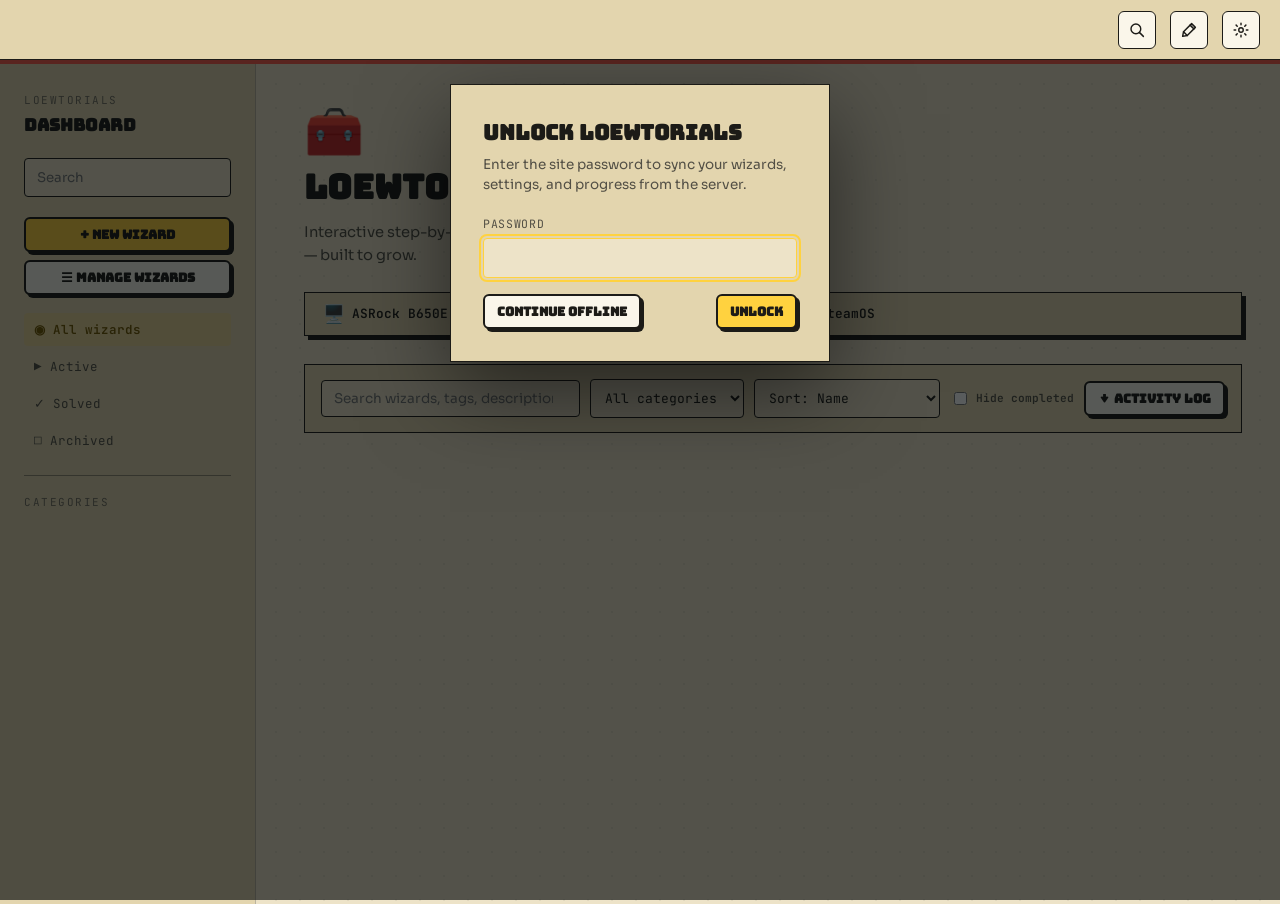
==== commit 52d79360: "Polish mobile header and Safari motion" ====
--- a/index.html
+++ b/index.html
@@ -40,7 +40,7 @@
 
 <div class="shell-grid dash-shell" id="dashRoot">
   <aside class="rail" id="rail" aria-label="Dashboard navigation">
-    <div class="rail-mobile-header">
+    <div class="rail-mobile-header" data-rail-first tabindex="-1">
       <strong>Dashboard menu</strong>
     </div>
     <p class="rail-title">loewtorials</p>
--- a/assets/styles.css
+++ b/assets/styles.css
@@ -147,7 +147,12 @@
 .motion-swap{ animation:motion-swap var(--motion-base) var(--ease-out-soft) both; }
 .motion-paused .app-hero .mark{ animation-play-state:paused; }
 .is-safari .motion-reveal{ opacity:1; }
-.is-safari :where(.wizard-card,.step-card,.article-step,.theme-pop,.modal){ animation:none !important; transition-duration:0.01ms !important; }
+.is-safari *, .is-safari *::before, .is-safari *::after{
+  animation-duration:0.01ms !important;
+  animation-iteration-count:1 !important;
+  transition-duration:0.01ms !important;
+  scroll-behavior:auto !important;
+}
 .is-safari body{ background-attachment:scroll !important; }
 
 /* Scrolling is deliberately native. Mandatory snap and scrollend-driven
@@ -213,7 +218,7 @@
   .rail-backdrop{ display:block; position:fixed; inset:var(--util-h) 0 0; background:transparent; z-index:30; visibility:hidden; pointer-events:none; }
   .rail-backdrop.open{ visibility:visible; pointer-events:auto; }
   body.rail-open{ overflow:hidden; }
-  body.rail-open :is(.mini-brand,.mini-guide-title,.mini-specs,.hsearch,.theme-pop-anchor,#hdrGearBtn){ display:none !important; }
+  body.rail-open :is(.mini-brand,.compact-guide-meta,.hsearch,.theme-pop-anchor,#hdrGearBtn){ display:none !important; }
   .rail-mobile-header{
     display:flex; align-items:center; gap:14px;
     margin:0 0 22px; padding:0 0 14px; border-bottom:1px solid var(--track);
@@ -226,7 +231,7 @@
   .rail-home-mobile:hover{ color:var(--a1-text); text-decoration:none; }
   .rail-actions .rail-action-mobile{ display:flex; }
   .rail-actions{ position:static; bottom:auto; padding:16px 0 0; }
-  .stage{ padding:0; }
+  .stage{ padding:clamp(18px,4.5vw,28px) 0 0; }
   .stage > *{ margin-left:clamp(16px,4vw,28px); margin-right:clamp(16px,4vw,28px); }
 }
 @media (max-width:600px){ .rail{ width:100vw; border-right:0; } }
@@ -485,23 +490,27 @@
 .mini-brand{ display:none; align-items:center; gap:8px; }
 .mini-brand .mark{ font-size:1.3rem; line-height:1; }
 .mini-brand .word{ font-family:var(--f-display); font-size:0.95rem; white-space:nowrap; }
-.mini-guide-title{ display:none; max-width:min(38vw,520px); overflow:hidden; text-overflow:ellipsis; white-space:nowrap; font:700 .76rem var(--f-display); color:var(--tx); }
+.compact-guide-meta{ display:flex; min-width:0; max-width:min(38vw,520px); flex-direction:column; align-items:flex-start; gap:2px; }
+.mini-guide-title{ display:none; width:100%; overflow:hidden; text-overflow:ellipsis; white-space:nowrap; font:700 .76rem var(--f-display); color:var(--tx); line-height:1.15; }
 .mini-specs{ display:none; align-items:center; gap:3px; font-size:.78rem; padding:3px 6px; background:var(--a2); color:var(--a2t); border-radius:var(--radius-chip); }
 .mini-spec{ display:inline-flex; align-items:center; justify-content:center; width:21px; height:21px; padding:0; background:transparent; color:inherit; border:0; border-radius:50%; }
 body.scrolled .mini-brand, body.scrolled .mini-specs{ display:flex; }
 .guide-page .mini-brand{ display:none !important; }
+.guide-page .compact-guide-meta{ display:flex; }
+.guide-page .mini-guide-title{ display:block; }
 .guide-page .mini-specs{ display:flex; }
-.guide-page.scrolled .mini-guide-title{ display:block; }
 @media (max-width:620px){
-  .utility-inner{ gap:6px; padding:0 8px; }
+  .guide-page{ --util-h:68px; }
+  .utility-inner{ gap:7px; padding:0 10px; }
   .home-btn span{ display:none; }
   .home-btn{ padding:0; width:36px; min-width:36px; }
-  .mini-guide-title{ max-width:20vw; font-size:.64rem; }
-  .mini-specs{ gap:1px; padding:2px 4px; }
-  .mini-spec{ width:18px; height:18px; font-size:.68rem; }
+  .guide-page .compact-guide-meta{ flex:1 1 110px; max-width:none; }
+  .guide-page .header-spacer{ display:none; }
+  .mini-guide-title{ font-size:.62rem; }
+  .mini-specs{ gap:1px; padding:1px 4px; }
+  .mini-spec{ width:16px; height:16px; font-size:.62rem; }
 }
 @media (max-width:900px){
-  #hdrHomeBtn{ display:none; }
   .mobile-rail-trigger{ display:flex; }
 }
 
@@ -520,6 +529,7 @@
   width:38px; height:38px; border-radius:var(--radius-btn); border:var(--border-w) solid var(--border); background:var(--surf); color:var(--surft);
   display:flex; align-items:center; justify-content:center; cursor:pointer; font-size:1rem;
 }
+.nav-glyph{ width:18px; height:18px; display:block; fill:none; stroke:currentColor; stroke-width:1.9; stroke-linecap:round; stroke-linejoin:round; }
 [data-style="dopamine"] .hsearch-btn{ border:none; }
 .hsearch-box{
   display:flex; position:absolute; right:0; top:0; height:38px; width:280px; overflow:hidden;
@@ -556,6 +566,8 @@
 [data-style="dopamine"] .header-icon-btn{ border:none; }
 @media (max-width:620px){
   .hsearch,.hsearch-btn,.header-icon-btn{ width:34px; height:34px; }
+  .hsearch-btn,.header-icon-btn{ font-size:0; }
+  .nav-glyph{ width:17px; height:17px; }
 }
 
 /* the big hero — now rendered inside the sidebar+content grid's content
--- a/assets/dashboard.css
+++ b/assets/dashboard.css
@@ -52,7 +52,7 @@
 
 @media (max-width:600px){
   .dash-content{ padding-bottom:56px; }
-  .app-hero{ padding-top:22px; }
+  .app-hero{ padding-top:0; }
   .toolbar{
     display:grid; grid-template-columns:minmax(0,1fr) minmax(0,1fr);
     gap:10px; padding:13px; margin-bottom:22px;
